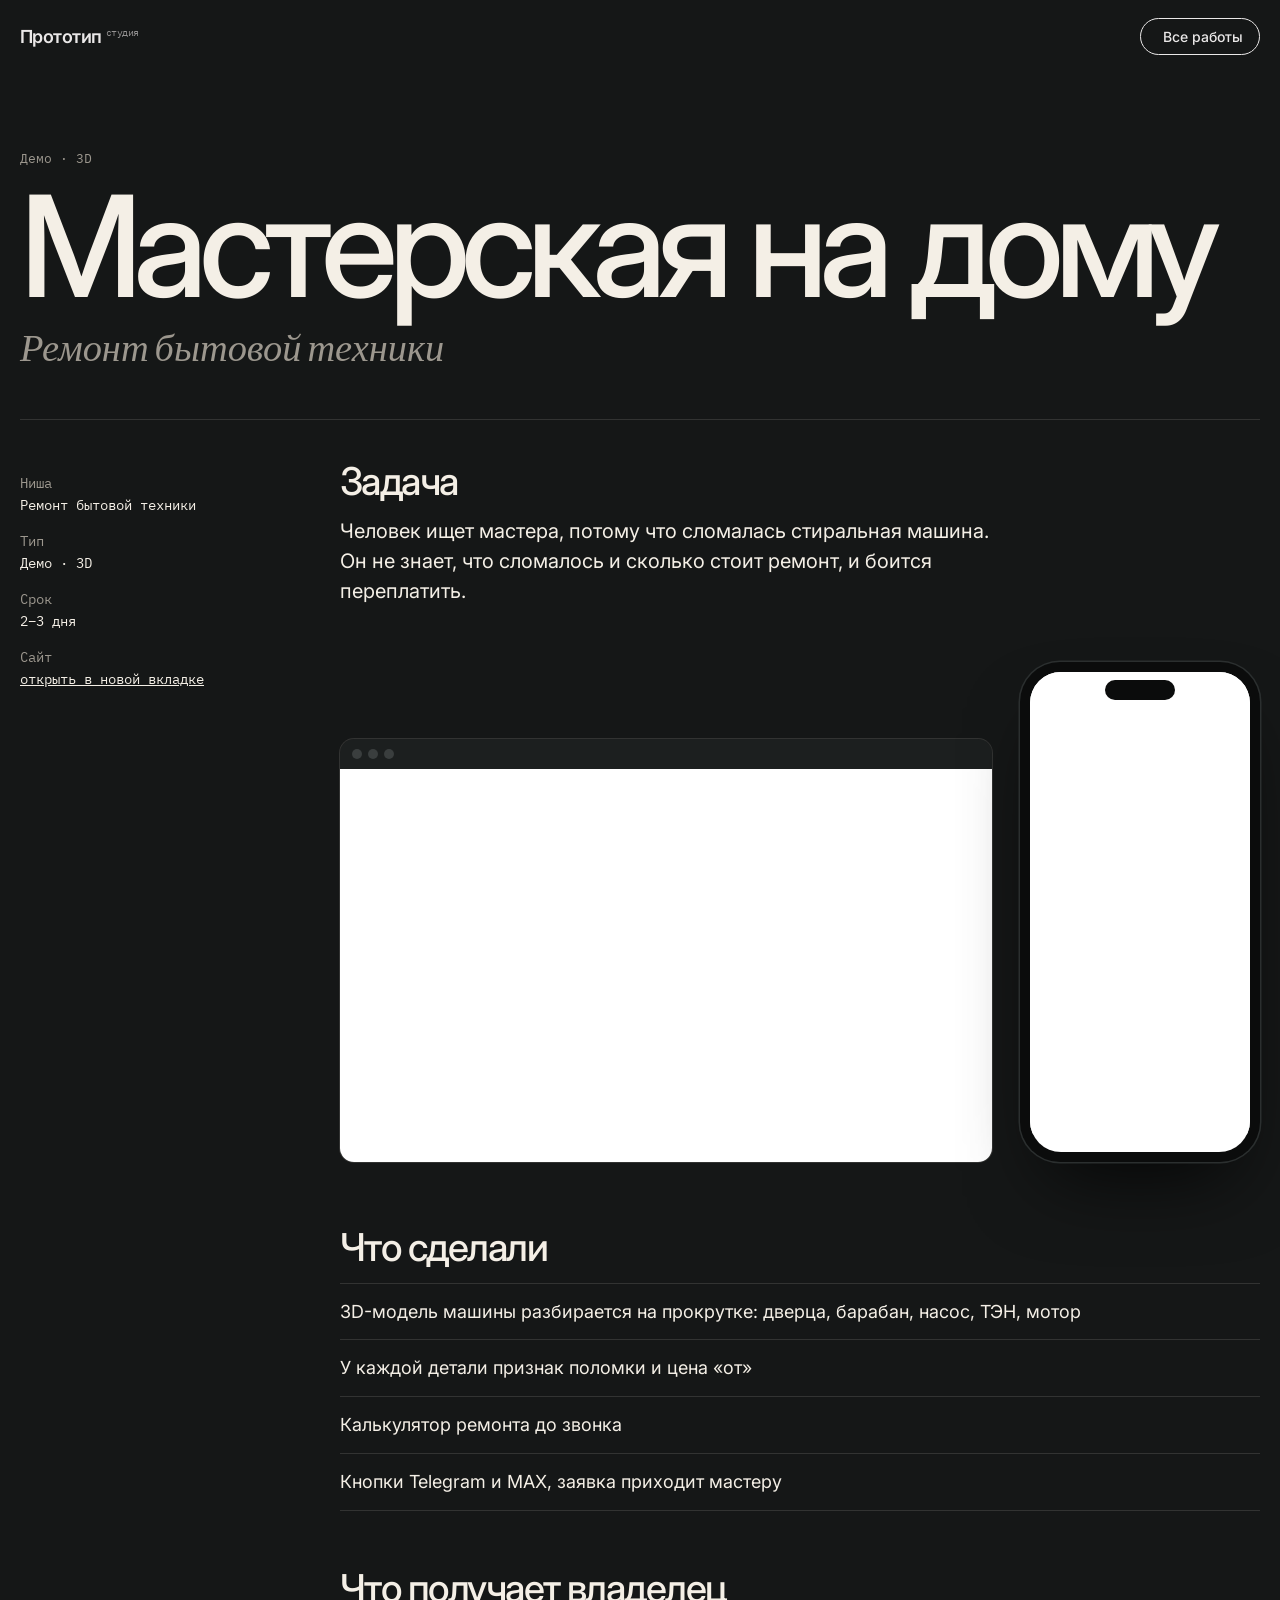
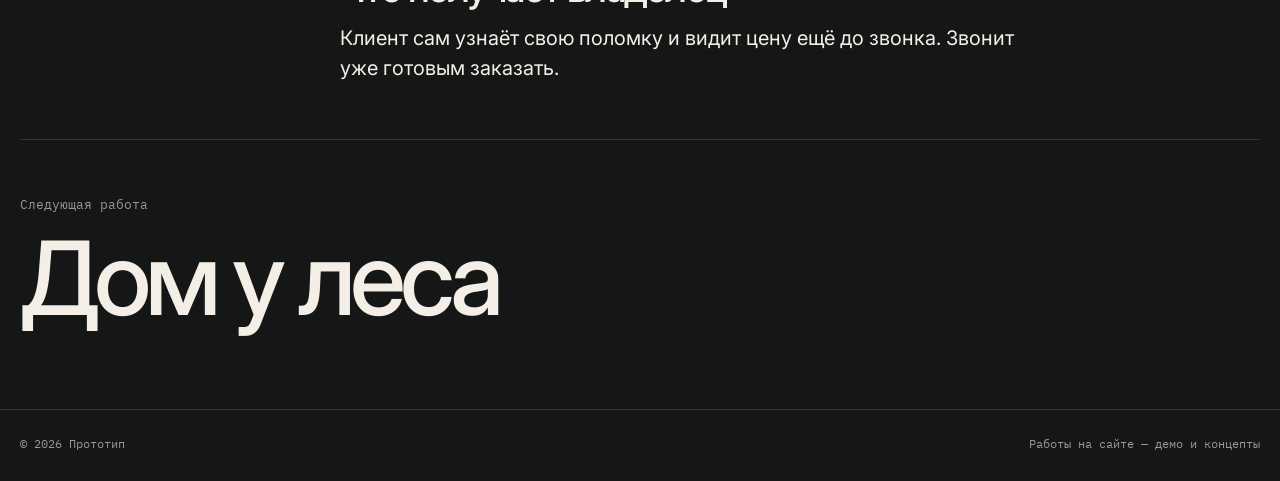
==== case.html @ a8b100fa "Портфолио студии" ====
<!doctype html>
<html lang="ru" class="no-js">
<head>
  <meta charset="utf-8">
  <meta name="viewport" content="width=device-width, initial-scale=1, viewport-fit=cover">
  <title>Кейс — Прототип</title>
  <meta name="theme-color" content="#151717">
  <link rel="preconnect" href="https://fonts.googleapis.com"><link rel="preconnect" href="https://fonts.gstatic.com" crossorigin>
  <link rel="stylesheet" href="https://fonts.googleapis.com/css2?family=Inter:wght@400;500;600&family=IBM+Plex+Mono:wght@400;500&family=Instrument+Serif:ital@0;1&display=swap">
  <link rel="stylesheet" href="./style.css">
  <script>document.documentElement.classList.replace('no-js','js')</script>
</head>
<body class="is-case">
  <div class="wipe is-cover" aria-hidden="true"></div>
  <header class="top">
    <a class="logo" href="./" data-wipe>Прототип<sup>студия</sup></a>
    <a class="menu-btn" href="./#raboty" data-wipe><span class="menu-btn__label">Все работы</span></a>
  </header>

  <!-- страница кейса (по brandonyasin.com): крупный заголовок, слева липкая колонка фактов, справа живой сайт -->
  <main class="case">
    <section class="case__head">
      <p class="case__kind"></p>
      <h1 class="case__title"></h1>
      <p class="case__niche"></p>
    </section>
    <div class="case__grid">
      <aside class="case__facts">
        <dl>
          <dt>Ниша</dt><dd data-f="niche"></dd>
          <dt>Тип</dt><dd data-f="kind"></dd>
          <dt>Срок</dt><dd>2–3 дня</dd>
          <dt>Сайт</dt><dd><a data-f="url" target="_blank" rel="noopener">открыть в новой вкладке</a></dd>
        </dl>
      </aside>
      <div class="case__body">
        <h2>Задача</h2><p data-f="task"></p>
        <div class="case__screens">
          <div class="desk"><div class="desk__bar"><i></i><i></i><i></i></div><iframe title="Сайт на компьютере" loading="lazy"></iframe></div>
          <div class="phone phone--case"><div class="phone__screen"><iframe title="Сайт на телефоне" loading="lazy"></iframe></div><span class="phone__island"></span></div>
        </div>
        <h2>Что сделали</h2><ul class="case__did"></ul>
        <h2>Что получает владелец</h2><p data-f="result"></p>
      </div>
    </div>
    <a class="case__next" data-wipe href="#"><span>Следующая работа</span><b></b></a>
  </main>
  <footer class="foot"><span>© 2026 Прототип</span><span>Работы на сайте — демо и концепты</span></footer>
  <script src="https://cdn.jsdelivr.net/npm/gsap@3.13.0/dist/gsap.min.js"></script>
  <script type="module" src="./app.js"></script>
</body>
</html>
---- style.css ----
/* Тёмная «студия»: графит, крем, один радужный жест — шторка переходов и «жидкость» за курсором.
   Inter — основной текст и заголовки, Instrument Serif курсивом — акцент в заголовках (журнальная подача),
   IBM Plex Mono — служебные строки, номера, терминал. */
:root {
  --bg: #151717; --bg-2: #1C1F1F; --paper: #F4EFE6; --ink: #F4EFE6; --on-paper: #151717;
  --muted: #9C978E; --line: rgba(244, 239, 230, .13);
  --rainbow: linear-gradient(115deg, #ff5f6d 0%, #ffc371 18%, #f3f36b 34%, #6ef0a3 50%, #5ac8fa 66%, #8e7bff 82%, #ff6fd8 100%);
  --f: "Inter", "Segoe UI", system-ui, sans-serif;
  --serif: "Instrument Serif", Georgia, serif;
  --mono: "IBM Plex Mono", ui-monospace, Consolas, monospace;
  --gl: max(20px, env(safe-area-inset-left, 0px)); --gr: max(20px, env(safe-area-inset-right, 0px));
  color-scheme: dark;
}
*, *::before, *::after { box-sizing: border-box; }
html { -webkit-text-size-adjust: 100%; scroll-behavior: smooth; }
body { margin: 0; background: var(--bg); color: var(--ink); font: 400 17px/1.55 var(--f); overflow-x: hidden; -webkit-font-smoothing: antialiased; }
a { color: inherit; }
:focus-visible { outline: 2px solid #ffc371; outline-offset: 3px; }
em { font-family: var(--serif); font-style: italic; font-weight: 400; letter-spacing: -.01em; }
h1, h2, h3 { margin: 0; text-wrap: balance; }
section { padding: 120px var(--gr) 0 var(--gl); max-width: 1320px; margin: 0 auto; }
.sec-head { display: flex; flex-wrap: wrap; justify-content: space-between; align-items: end; gap: 12px 40px; margin-bottom: 36px; }
.sec-head h2, .phone-sec h2 { font: 500 clamp(36px, 5vw, 72px)/1 var(--f); letter-spacing: -.05em; }
.sec-head p { margin: 0; max-width: 32em; color: var(--muted); font: 400 13.5px/1.6 var(--mono); }
.btn { display: inline-flex; align-items: center; min-height: 52px; padding: 0 26px; border-radius: 999px; font: 500 16px var(--f); text-decoration: none; border: 1px solid transparent; transition: background .3s, color .3s, transform .2s; }
.btn--main { background: var(--paper); color: var(--on-paper); }
.btn--line { border-color: var(--line); }
@media (hover: hover) { .btn--main:hover { background: var(--rainbow); } .btn--line:hover { border-color: var(--ink); } }
.btn:active { transform: scale(.98); }

/* прелоадер */
.pre { position: fixed; inset: 0; z-index: 100; background: #0E0F0F; display: none; }
html.js .pre.is-on { display: block; }
.pre__name { position: absolute; left: var(--gl); top: 28px; font: 500 15px var(--mono); color: var(--muted); }
.pre__num { position: absolute; right: var(--gr); bottom: 10px; font: 500 clamp(110px, 24vw, 340px)/.8 var(--f); letter-spacing: -.07em; font-variant-numeric: tabular-nums;
  background: var(--rainbow); -webkit-background-clip: text; background-clip: text; color: transparent; }

/* радужная шторка */
.wipe { position: fixed; inset: 0; z-index: 90; background: var(--rainbow); transform: translateY(101%); pointer-events: none; }
.wipe.is-cover { transform: none; }

/* шапка и кнопка меню */
.top { position: fixed; top: env(safe-area-inset-top, 0px); left: 0; right: 0; z-index: 60; display: flex; justify-content: space-between; align-items: center;
  padding: 18px var(--gr) 18px var(--gl); mix-blend-mode: difference; color: #fff; }
.logo { text-decoration: none; font: 600 18px var(--f); letter-spacing: -.03em; }
.logo sup { font: 400 10px var(--mono); margin-left: 4px; color: #aaa; }
.menu-btn { display: inline-flex; align-items: center; gap: 6px; border: 1px solid currentColor; background: transparent; color: inherit; border-radius: 999px;
  padding: 9px 16px; font: 500 14px var(--f); cursor: pointer; text-decoration: none; }
.menu-btn__dot { width: 6px; height: 6px; border-radius: 50%; background: currentColor; transition: transform .35s; }
.menu-btn__label { margin-left: 6px; }
.menu-btn[aria-expanded="true"] .menu-btn__dot:first-child { transform: translateX(6px); }
.menu-btn[aria-expanded="true"] .menu-btn__dot:nth-child(2) { transform: translateX(-6px); }

/* журнальное меню */
.menu { position: fixed; inset: 0; z-index: 55; background: var(--paper); color: var(--on-paper); padding: calc(100px + env(safe-area-inset-top, 0px)) var(--gr) 32px var(--gl);
  display: flex; flex-direction: column; justify-content: space-between; clip-path: circle(0% at calc(100% - 60px) 40px); visibility: hidden;
  transition: clip-path .75s cubic-bezier(.7,0,.2,1), visibility 0s .75s; }
.menu.is-open { clip-path: circle(150% at calc(100% - 60px) 40px); visibility: visible; transition: clip-path .75s cubic-bezier(.7,0,.2,1); }
.menu__list { list-style: none; margin: 0; padding: 0; }
.menu__list li { border-top: 1px solid rgba(21,23,23,.14); }
.menu__list a { display: grid; grid-template-columns: 56px 1fr auto; align-items: baseline; gap: 12px; padding: 10px 0; text-decoration: none; }
.menu__list a::after { content: attr(data-hint); font: 400 13px var(--mono); color: #6b675f; opacity: 0; transform: translateX(-10px); transition: opacity .35s, transform .35s; }
.menu__n { font: 400 13px var(--mono); color: #6b675f; }
.menu__t { font: 500 clamp(40px, 8vw, 110px)/1 var(--f); letter-spacing: -.055em; transition: transform .45s cubic-bezier(.3,.7,.2,1); display: inline-block; }
@media (hover: hover) { .menu__list a:hover .menu__t { transform: translateX(18px); font-family: var(--serif); font-style: italic; font-weight: 400; letter-spacing: -.02em; }
  .menu__list a:hover::after { opacity: 1; transform: none; } }
.menu__foot { font: 400 13px var(--mono); color: #6b675f; margin: 20px 0 0; }

/* первый экран */
.hero { position: relative; min-height: 100svh; display: flex; flex-direction: column; justify-content: flex-end; padding-bottom: 64px; padding-top: 120px; max-width: none; overflow: hidden; }
.fluid { position: absolute; inset: 0; width: 100%; height: 100%; filter: blur(28px) saturate(1.3); opacity: .85; pointer-events: none; }
.hero > *:not(.fluid) { position: relative; max-width: 1320px; width: 100%; margin-left: auto; margin-right: auto; }
.term { font: 400 14px/1.75 var(--mono); color: var(--muted); margin-bottom: 28px; min-height: 7em; }
.term__line::before { content: "› "; color: #6ef0a3; }
.term__line.is-ok::after { content: " ✓"; color: #6ef0a3; }
.term__caret { display: inline-block; width: .6em; height: 1.1em; background: var(--ink); vertical-align: -3px; animation: caret 1s steps(1) infinite; }
@keyframes caret { 50% { opacity: 0; } }
.hero__title { font: 500 clamp(44px, 7.6vw, 128px)/.95 var(--f); letter-spacing: -.055em; }
.hero__lede { max-width: 34em; color: var(--muted); font: 400 15px/1.65 var(--mono); margin: 28px 0 30px; }
.hero__row { display: flex; flex-wrap: wrap; gap: 10px; }

/* сетка-аккордеон */
.acc { list-style: none; margin: 0; padding: 0; border-top: 1px solid var(--line); }
.acc__item { border-bottom: 1px solid var(--line); }
.acc__head { display: grid; grid-template-columns: 56px 1.3fr 1fr auto; gap: 16px; align-items: baseline; padding: 22px 0; cursor: pointer; text-decoration: none; }
.acc__n { font: 400 13px var(--mono); color: var(--muted); }
.acc__t { font: 500 clamp(26px, 3.4vw, 46px)/1.05 var(--f); letter-spacing: -.045em; transition: transform .4s cubic-bezier(.3,.7,.2,1); }
.acc__niche { color: var(--muted); font-size: 15px; }
.acc__kind { font: 400 12px var(--mono); color: var(--muted); border: 1px solid var(--line); border-radius: 999px; padding: 3px 10px; white-space: nowrap; }
.acc__body { display: grid; grid-template-rows: 0fr; transition: grid-template-rows .6s cubic-bezier(.3,.7,.2,1); }
.acc__body > div { overflow: hidden; }
.acc__inner { display: grid; grid-template-columns: 56px 1.3fr 1fr; gap: 16px; padding-bottom: 28px; }
.acc__shot { grid-column: 2; position: relative; aspect-ratio: 16 / 10; border-radius: 14px; overflow: hidden; background: var(--bg-2); }
.acc__shot iframe { position: absolute; top: 0; left: 0; width: 1280px; height: 800px; border: 0; transform-origin: 0 0; pointer-events: none; }
.acc__shot::after { content: ""; position: absolute; inset: 0; box-shadow: inset 0 0 0 1px var(--line); border-radius: 14px; }
.acc__side { display: flex; flex-direction: column; justify-content: space-between; gap: 18px; }
.acc__side p { margin: 0; color: var(--muted); font-size: 15px; }
.acc__go { align-self: flex-start; }
.acc__item.is-open .acc__body { grid-template-rows: 1fr; }
.acc__item.is-open .acc__t { transform: translateX(10px); }
.acc__item { --h: 30; }
.acc__item.is-open .acc__n { background: linear-gradient(90deg, hsl(var(--h) 90% 65%), hsl(calc(var(--h) + 80) 90% 65%)); -webkit-background-clip: text; background-clip: text; color: transparent; }

/* телефон */
.phone-sec { display: grid; grid-template-columns: 1fr auto; gap: 60px; align-items: center; }
.phone-sec p { color: var(--muted); max-width: 30em; margin: 22px 0 28px; }
.phone-tabs { display: flex; flex-wrap: wrap; gap: 8px; }
.phone-tabs button { border: 1px solid var(--line); background: transparent; color: var(--ink); border-radius: 999px; padding: 9px 15px; font: 400 14px var(--f); cursor: pointer; transition: all .3s; }
.phone-tabs button[aria-selected="true"] { background: var(--paper); color: var(--on-paper); border-color: var(--paper); }
.phone { position: relative; width: 300px; height: 620px; border-radius: 48px; background: #0B0C0C; padding: 12px; box-shadow: 0 0 0 1.5px #2b2f2f, 0 40px 80px -30px rgba(0,0,0,.8); flex: none; }
.phone__screen { position: relative; width: 100%; height: 100%; border-radius: 37px; overflow: hidden; background: #fff; }
.phone__screen iframe { position: absolute; top: 0; left: 0; width: 390px; height: 820px; border: 0; transform-origin: 0 0; }
.phone__island { position: absolute; top: 22px; left: 50%; width: 90px; height: 26px; margin-left: -45px; border-radius: 20px; background: #0B0C0C; }

/* цены и шаги */
.plans { display: grid; grid-template-columns: repeat(3, minmax(0, 1fr)); gap: 12px; }
.plan { border: 1px solid var(--line); border-radius: 24px; padding: 28px; }
.plan--main { background: var(--paper); color: var(--on-paper); }
.plan h3 { font: 500 22px var(--f); letter-spacing: -.03em; }
.plan__price { font: 500 clamp(40px, 4.4vw, 60px)/1 var(--f); letter-spacing: -.05em; margin: 18px 0 20px; }
.plan ul { margin: 0; padding: 0; list-style: none; display: grid; gap: 8px; font: 400 13.5px/1.5 var(--mono); }
.plan ul li::before { content: "— "; opacity: .5; }
.steps { list-style: none; margin: 0; padding: 0; display: grid; grid-template-columns: repeat(4, minmax(0, 1fr)); gap: 12px; counter-reset: s; }
.steps li { border-top: 1px solid var(--ink); padding-top: 16px; counter-increment: s; }
.steps li::before { content: "0" counter(s); font: 400 13px var(--mono); color: var(--muted); display: block; margin-bottom: 30px; }
.steps b { display: block; font: 500 24px var(--f); letter-spacing: -.035em; margin-bottom: 8px; }
.steps span { color: var(--muted); font-size: 15px; }
.contact { padding-bottom: 120px; }
.contact h2 { font: 500 clamp(34px, 5vw, 76px)/1.02 var(--f); letter-spacing: -.05em; margin-bottom: 32px; }
.contact__small { font: 400 13px var(--mono); color: var(--muted); margin-top: 22px; }
.foot { display: flex; flex-wrap: wrap; justify-content: space-between; gap: 8px; padding: 26px var(--gr) 30px var(--gl); border-top: 1px solid var(--line); font: 400 12px var(--mono); color: var(--muted); }

/* страница кейса */
.case { padding: 0 var(--gr) 0 var(--gl); max-width: 1320px; margin: 0 auto; }
.case__head { padding: 150px 0 50px; max-width: none; }
.case__kind { font: 400 13px var(--mono); color: var(--muted); margin: 0 0 18px; }
.case__title { font: 500 clamp(54px, 11vw, 190px)/.88 var(--f); letter-spacing: -.065em; }
.case__niche { font: 400 clamp(26px, 3vw, 44px)/1.1 var(--serif); font-style: italic; color: var(--muted); margin: 18px 0 0; }
.case__grid { display: grid; grid-template-columns: 260px 1fr; gap: 60px; border-top: 1px solid var(--line); padding-top: 40px; }
.case__facts { position: sticky; top: 100px; align-self: start; }
.case__facts dl { margin: 0; display: grid; gap: 4px 0; font: 400 13.5px var(--mono); }
.case__facts dt { color: var(--muted); margin-top: 14px; }
.case__facts dd { margin: 0; }
.case__body h2 { font: 500 clamp(28px, 3vw, 40px)/1.1 var(--f); letter-spacing: -.04em; margin: 0 0 14px; }
.case__body > p { font-size: 20px; line-height: 1.5; max-width: 34em; margin: 0 0 56px; }
.case__did { list-style: none; margin: 0 0 56px; padding: 0; border-top: 1px solid var(--line); }
.case__did li { padding: 14px 0; border-bottom: 1px solid var(--line); font-size: 18px; }
.case__screens { display: flex; gap: 28px; align-items: flex-end; margin: 0 0 64px; }
.desk { flex: 1; min-width: 0; border-radius: 14px; overflow: hidden; background: var(--bg-2); box-shadow: 0 0 0 1px var(--line); }
.desk__bar { height: 30px; display: flex; gap: 6px; align-items: center; padding: 0 12px; }
.desk__bar i { width: 10px; height: 10px; border-radius: 50%; background: #3a3e3e; }
.desk .frame { position: relative; aspect-ratio: 16 / 10; }
.desk iframe { position: absolute; top: 30px; left: 0; width: 1280px; height: 800px; border: 0; transform-origin: 0 0; }
.desk { position: relative; aspect-ratio: 16 / 10.4; }
.phone--case { width: 240px; height: 500px; border-radius: 40px; padding: 10px; }
.phone--case .phone__screen { border-radius: 31px; }
.phone--case .phone__island { top: 18px; width: 70px; height: 20px; margin-left: -35px; }
.case__next { display: block; border-top: 1px solid var(--line); padding: 50px 0 80px; text-decoration: none; }
.case__next span { font: 400 13px var(--mono); color: var(--muted); }
.case__next b { display: block; font: 500 clamp(44px, 8vw, 130px)/1 var(--f); letter-spacing: -.06em; margin-top: 10px; }
@media (hover: hover) { .case__next:hover b { font-family: var(--serif); font-style: italic; font-weight: 400; letter-spacing: -.02em; } }

/* телефон и планшет */
@media (max-width: 900px) {
  section { padding-top: 90px; }
  .acc__head { grid-template-columns: 36px 1fr auto; }
  .acc__niche { display: none; }
  .acc__inner { grid-template-columns: 1fr; }
  .acc__shot { grid-column: 1; }
  .phone-sec { grid-template-columns: 1fr; justify-items: center; gap: 30px; }
  .phone { width: 270px; height: 560px; }
  .plans, .steps { grid-template-columns: 1fr; }
  .menu__list a { grid-template-columns: 36px 1fr; }
  .menu__list a::after { display: none; }
  .case__grid { grid-template-columns: 1fr; gap: 24px; }
  .case__facts { position: static; }
  .case__screens { flex-direction: column; align-items: center; }
  .desk { width: 100%; }
}
@media (prefers-reduced-motion: reduce) { *, *::before, *::after { transition-duration: .01ms !important; animation: none !important; } html { scroll-behavior: auto; } }
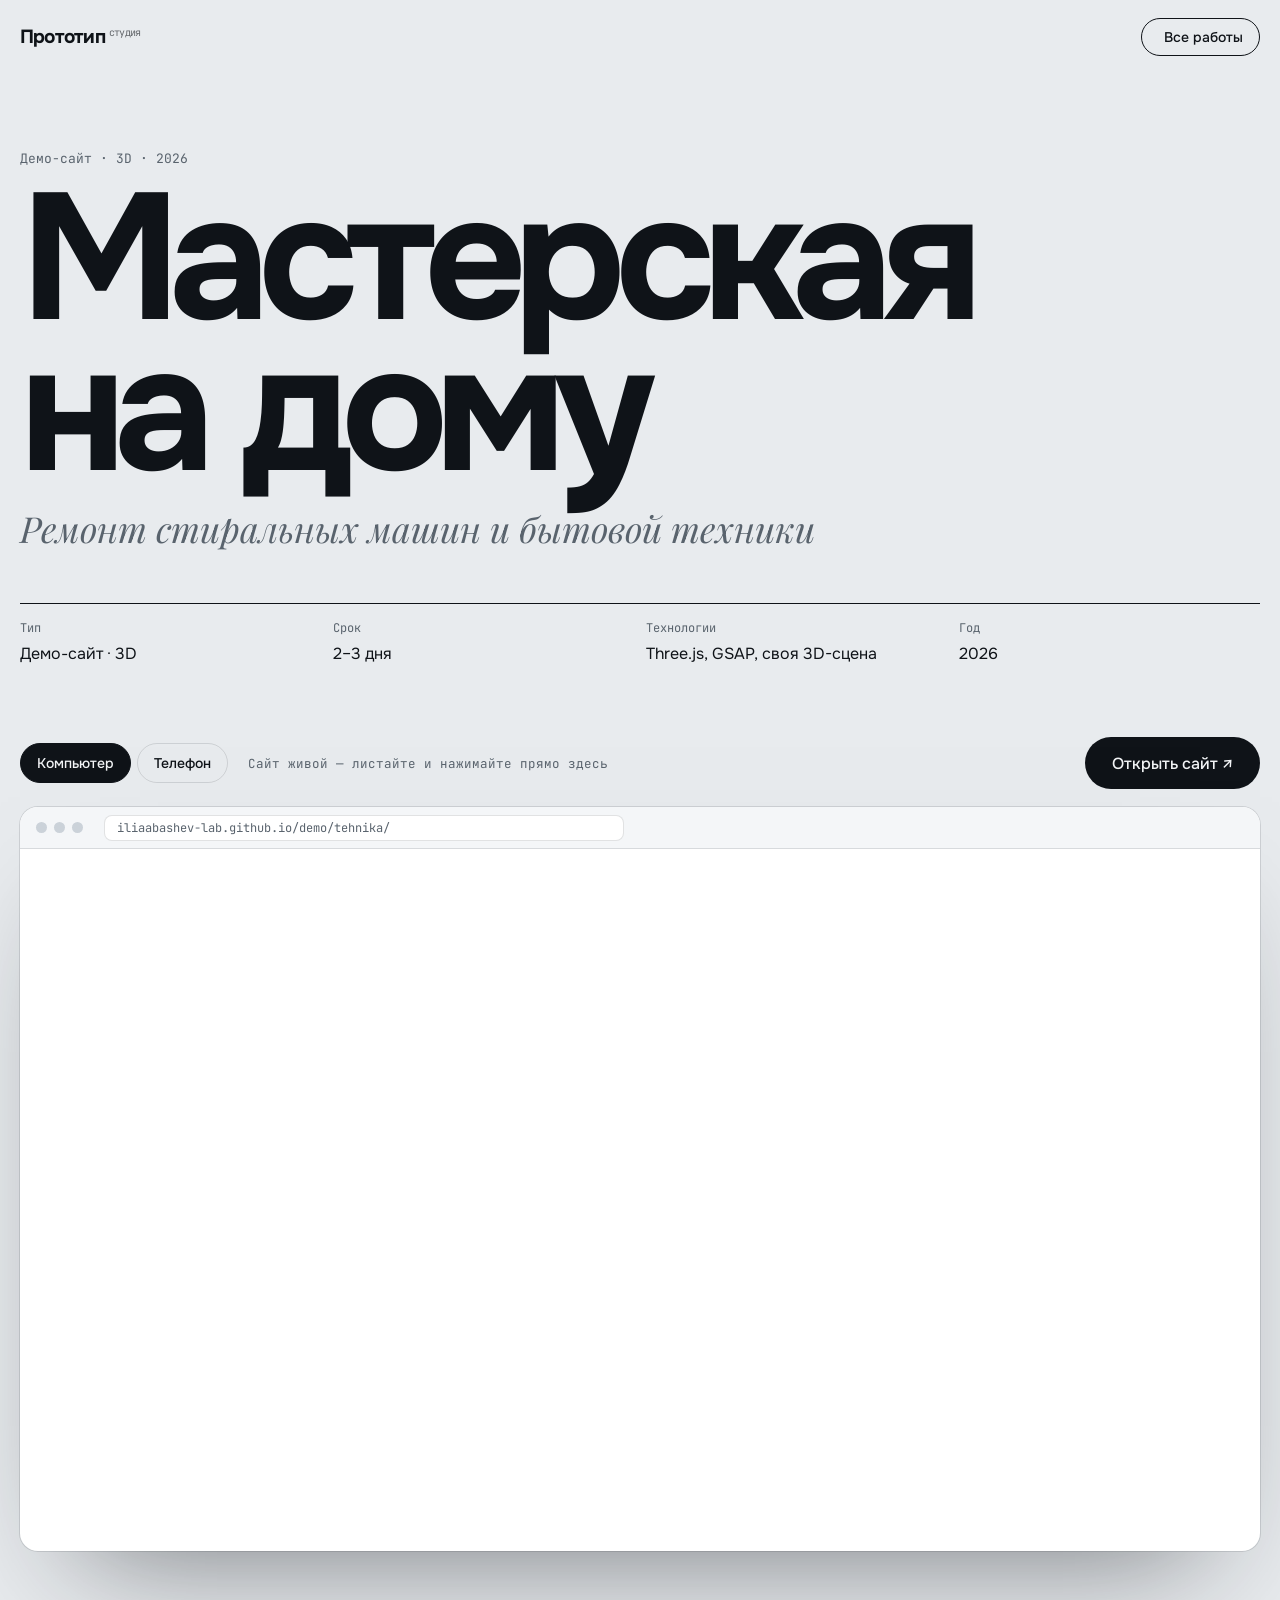
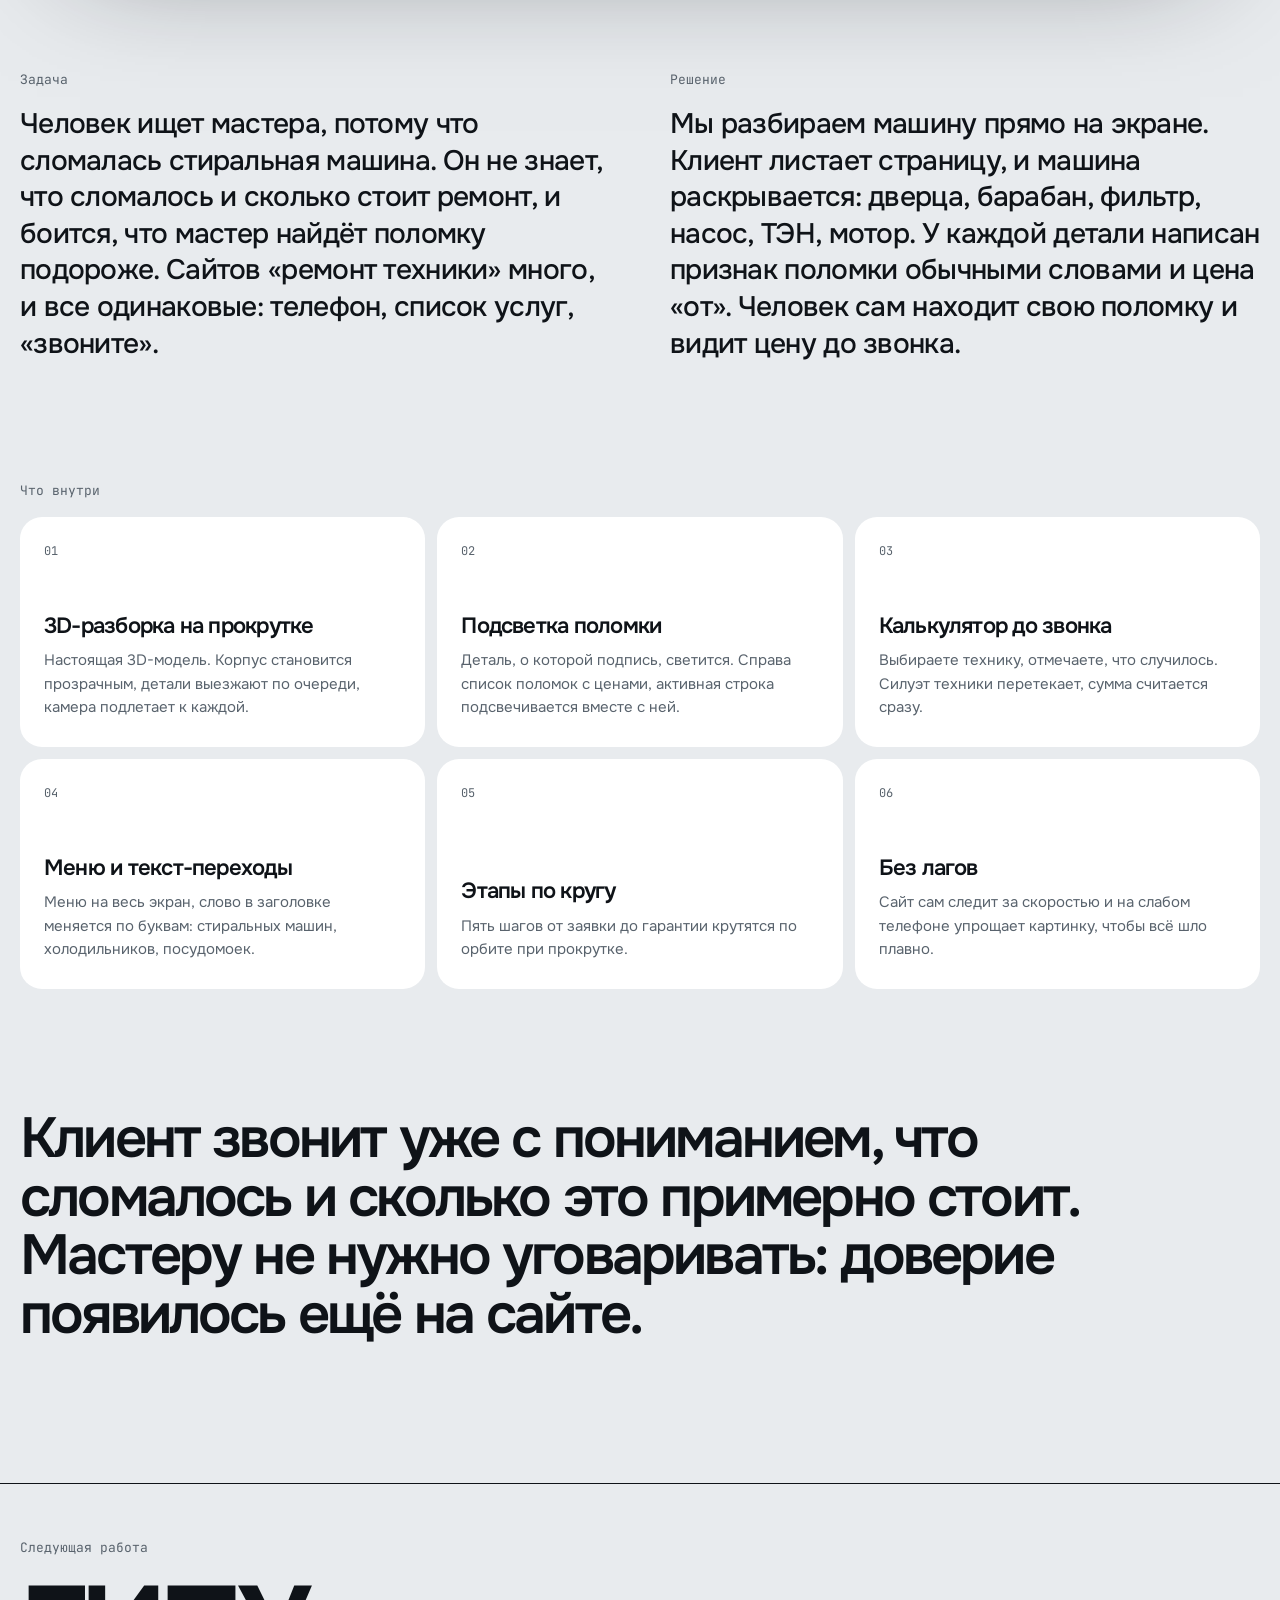
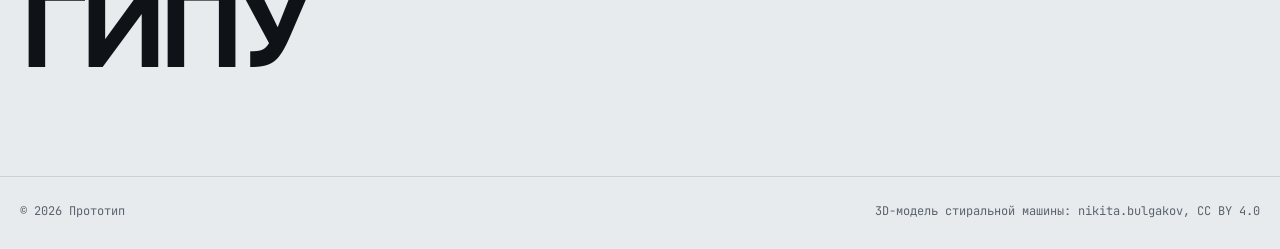
==== commit 875440fc: "Портфолио v2: 3 работы, светлый стиль, переход с изгибом и расслоением, новый кейс" ====
--- a/case.html
+++ b/case.html
@@ -4,49 +4,67 @@
   <meta charset="utf-8">
   <meta name="viewport" content="width=device-width, initial-scale=1, viewport-fit=cover">
   <title>Кейс — Прототип</title>
-  <meta name="theme-color" content="#151717">
+  <meta name="theme-color" content="#E8EBEE">
   <link rel="preconnect" href="https://fonts.googleapis.com"><link rel="preconnect" href="https://fonts.gstatic.com" crossorigin>
-  <link rel="stylesheet" href="https://fonts.googleapis.com/css2?family=Inter:wght@400;500;600&family=IBM+Plex+Mono:wght@400;500&family=Instrument+Serif:ital@0;1&display=swap">
+  <link rel="stylesheet" href="https://fonts.googleapis.com/css2?family=Onest:wght@400;500;600;700&family=Playfair+Display:ital,wght@1,400;1,500&family=JetBrains+Mono:wght@400;500&display=swap">
   <link rel="stylesheet" href="./style.css">
   <script>document.documentElement.classList.replace('no-js','js')</script>
 </head>
 <body class="is-case">
-  <div class="wipe is-cover" aria-hidden="true"></div>
   <header class="top">
     <a class="logo" href="./" data-wipe>Прототип<sup>студия</sup></a>
     <a class="menu-btn" href="./#raboty" data-wipe><span class="menu-btn__label">Все работы</span></a>
   </header>
 
-  <!-- страница кейса (по brandonyasin.com): крупный заголовок, слева липкая колонка фактов, справа живой сайт -->
   <main class="case">
+    <!-- шапка кейса (по brandonyasin.com): огромное название, курсивом ниша, ряд фактов -->
     <section class="case__head">
       <p class="case__kind"></p>
       <h1 class="case__title"></h1>
       <p class="case__niche"></p>
+      <dl class="case__facts">
+        <div><dt>Тип</dt><dd data-f="kind"></dd></div>
+        <div><dt>Срок</dt><dd data-f="time"></dd></div>
+        <div><dt>Технологии</dt><dd data-f="stack"></dd></div>
+        <div><dt>Год</dt><dd data-f="year"></dd></div>
+      </dl>
     </section>
-    <div class="case__grid">
-      <aside class="case__facts">
-        <dl>
-          <dt>Ниша</dt><dd data-f="niche"></dd>
-          <dt>Тип</dt><dd data-f="kind"></dd>
-          <dt>Срок</dt><dd>2–3 дня</dd>
-          <dt>Сайт</dt><dd><a data-f="url" target="_blank" rel="noopener">открыть в новой вкладке</a></dd>
-        </dl>
-      </aside>
-      <div class="case__body">
-        <h2>Задача</h2><p data-f="task"></p>
-        <div class="case__screens">
-          <div class="desk"><div class="desk__bar"><i></i><i></i><i></i></div><iframe title="Сайт на компьютере" loading="lazy"></iframe></div>
-          <div class="phone phone--case"><div class="phone__screen"><iframe title="Сайт на телефоне" loading="lazy"></iframe></div><span class="phone__island"></span></div>
+
+    <!-- живой сайт во всю ширину: можно листать прямо здесь, переключить на телефон, открыть в новой вкладке -->
+    <section class="live" aria-label="Живой сайт">
+      <div class="live__bar">
+        <div class="seg" role="tablist" aria-label="Устройство">
+          <button type="button" role="tab" aria-selected="true" data-mode="desk">Компьютер</button>
+          <button type="button" role="tab" aria-selected="false" data-mode="phone">Телефон</button>
         </div>
-        <h2>Что сделали</h2><ul class="case__did"></ul>
-        <h2>Что получает владелец</h2><p data-f="result"></p>
+        <p class="live__hint">Сайт живой — листайте и нажимайте прямо здесь</p>
+        <a class="btn btn--main live__open" data-f="url" target="_blank" rel="noopener">Открыть сайт ↗</a>
       </div>
-    </div>
+      <div class="live__stage" data-mode="desk">
+        <div class="browser"><div class="browser__bar"><i></i><i></i><i></i><span class="browser__url"></span></div><div class="browser__view"><iframe title="Сайт на компьютере"></iframe></div></div>
+        <div class="phone phone--big"><div class="phone__screen"><iframe title="Сайт на телефоне"></iframe></div><span class="phone__island"></span></div>
+      </div>
+    </section>
+
+    <section class="story">
+      <div class="story__col"><h2>Задача</h2><p data-f="task"></p></div>
+      <div class="story__col"><h2>Решение</h2><p data-f="solution"></p></div>
+    </section>
+
+    <section class="feats" aria-labelledby="feats-t">
+      <h2 id="feats-t">Что внутри</h2>
+      <ol class="feats__list"></ol>
+    </section>
+
+    <section class="result" aria-labelledby="res-t">
+      <h2 id="res-t" class="visually-hidden">Результат</h2>
+      <p class="result__text" data-f="result"></p>
+    </section>
+
     <a class="case__next" data-wipe href="#"><span>Следующая работа</span><b></b></a>
   </main>
-  <footer class="foot"><span>© 2026 Прототип</span><span>Работы на сайте — демо и концепты</span></footer>
+  <footer class="foot"><span>© 2026 Прототип</span><span data-credit></span></footer>
   <script src="https://cdn.jsdelivr.net/npm/gsap@3.13.0/dist/gsap.min.js"></script>
-  <script type="module" src="./app.js"></script>
+  <script type="module" src="./app.js?v=4"></script>
 </body>
 </html>
--- a/style.css
+++ b/style.css
@@ -1,49 +1,50 @@
-/* Тёмная «студия»: графит, крем, один радужный жест — шторка переходов и «жидкость» за курсором.
-   Inter — основной текст и заголовки, Instrument Serif курсивом — акцент в заголовках (журнальная подача),
-   IBM Plex Mono — служебные строки, номера, терминал. */
+/* Портфолио «Прототип»: светлая холодная «бумага» и чернильный графит — нарочно не похоже на тёмное демо техники.
+   Onest (кириллица, ровный гротеск) — заголовки и текст; Playfair Display курсивом — акцентные слова;
+   JetBrains Mono — номера, терминал, служебные строки. Единственный цветной жест — радуга: шторка переходов и «жидкость». */
 :root {
-  --bg: #151717; --bg-2: #1C1F1F; --paper: #F4EFE6; --ink: #F4EFE6; --on-paper: #151717;
-  --muted: #9C978E; --line: rgba(244, 239, 230, .13);
-  --rainbow: linear-gradient(115deg, #ff5f6d 0%, #ffc371 18%, #f3f36b 34%, #6ef0a3 50%, #5ac8fa 66%, #8e7bff 82%, #ff6fd8 100%);
-  --f: "Inter", "Segoe UI", system-ui, sans-serif;
-  --serif: "Instrument Serif", Georgia, serif;
-  --mono: "IBM Plex Mono", ui-monospace, Consolas, monospace;
+  --bg: #E8EBEE; --bg-2: #DDE2E6; --paper: #FFFFFF; --ink: #0F1318; --on-ink: #F2F4F6;
+  --muted: #59636D; --line: rgba(15, 19, 24, .12); --line-ink: rgba(242, 244, 246, .14);
+  --rainbow: linear-gradient(115deg, #ff5f6d 0%, #ffb347 18%, #e6e65a 34%, #4fd99a 50%, #4ab8f5 66%, #7c6bff 82%, #ff5fcf 100%);
+  --f: "Onest", "Segoe UI", system-ui, sans-serif;
+  --serif: "Playfair Display", Georgia, serif;
+  --mono: "JetBrains Mono", ui-monospace, Consolas, monospace;
   --gl: max(20px, env(safe-area-inset-left, 0px)); --gr: max(20px, env(safe-area-inset-right, 0px));
-  color-scheme: dark;
+  color-scheme: light;
 }
 *, *::before, *::after { box-sizing: border-box; }
 html { -webkit-text-size-adjust: 100%; scroll-behavior: smooth; }
 body { margin: 0; background: var(--bg); color: var(--ink); font: 400 17px/1.55 var(--f); overflow-x: hidden; -webkit-font-smoothing: antialiased; }
 a { color: inherit; }
-:focus-visible { outline: 2px solid #ffc371; outline-offset: 3px; }
+:focus-visible { outline: 2px solid #4ab8f5; outline-offset: 3px; }
 em { font-family: var(--serif); font-style: italic; font-weight: 400; letter-spacing: -.01em; }
 h1, h2, h3 { margin: 0; text-wrap: balance; }
-section { padding: 120px var(--gr) 0 var(--gl); max-width: 1320px; margin: 0 auto; }
+.visually-hidden { position: absolute; width: 1px; height: 1px; overflow: hidden; clip: rect(0 0 0 0); }
+main > section { padding: 120px var(--gr) 0 var(--gl); max-width: 1360px; margin: 0 auto; }
 .sec-head { display: flex; flex-wrap: wrap; justify-content: space-between; align-items: end; gap: 12px 40px; margin-bottom: 36px; }
-.sec-head h2, .phone-sec h2 { font: 500 clamp(36px, 5vw, 72px)/1 var(--f); letter-spacing: -.05em; }
-.sec-head p { margin: 0; max-width: 32em; color: var(--muted); font: 400 13.5px/1.6 var(--mono); }
-.btn { display: inline-flex; align-items: center; min-height: 52px; padding: 0 26px; border-radius: 999px; font: 500 16px var(--f); text-decoration: none; border: 1px solid transparent; transition: background .3s, color .3s, transform .2s; }
-.btn--main { background: var(--paper); color: var(--on-paper); }
-.btn--line { border-color: var(--line); }
-@media (hover: hover) { .btn--main:hover { background: var(--rainbow); } .btn--line:hover { border-color: var(--ink); } }
+.sec-head h2, .phone-sec h2 { font: 600 clamp(38px, 5.4vw, 80px)/.98 var(--f); letter-spacing: -.055em; }
+.sec-head p { margin: 0; max-width: 32em; color: var(--muted); font: 400 13px/1.6 var(--mono); }
+.btn { display: inline-flex; align-items: center; min-height: 52px; padding: 0 26px; border-radius: 999px; font: 500 16px var(--f); text-decoration: none; border: 1px solid transparent; cursor: pointer; transition: background .3s, color .3s, transform .2s, border-color .3s; }
+.btn--main { background: var(--ink); color: var(--on-ink); }
+.btn--line { border-color: var(--ink); }
+@media (hover: hover) { .btn--main:hover { background: var(--rainbow); color: var(--ink); } .btn--line:hover { background: var(--ink); color: var(--on-ink); } }
 .btn:active { transform: scale(.98); }
 
 /* прелоадер */
-.pre { position: fixed; inset: 0; z-index: 100; background: #0E0F0F; display: none; }
+.pre { position: fixed; inset: 0; z-index: 100; background: var(--ink); color: var(--on-ink); display: none; }
 html.js .pre.is-on { display: block; }
-.pre__name { position: absolute; left: var(--gl); top: 28px; font: 500 15px var(--mono); color: var(--muted); }
-.pre__num { position: absolute; right: var(--gr); bottom: 10px; font: 500 clamp(110px, 24vw, 340px)/.8 var(--f); letter-spacing: -.07em; font-variant-numeric: tabular-nums;
+.pre__name { position: absolute; left: var(--gl); top: 28px; font: 500 14px var(--mono); opacity: .6; }
+.pre__num { position: absolute; right: var(--gr); bottom: 6px; font: 700 clamp(110px, 24vw, 340px)/.8 var(--f); letter-spacing: -.07em; font-variant-numeric: tabular-nums;
   background: var(--rainbow); -webkit-background-clip: text; background-clip: text; color: transparent; }
 
 /* радужная шторка */
 .wipe { position: fixed; inset: 0; z-index: 90; background: var(--rainbow); transform: translateY(101%); pointer-events: none; }
 .wipe.is-cover { transform: none; }
 
-/* шапка и кнопка меню */
+/* шапка */
 .top { position: fixed; top: env(safe-area-inset-top, 0px); left: 0; right: 0; z-index: 60; display: flex; justify-content: space-between; align-items: center;
-  padding: 18px var(--gr) 18px var(--gl); mix-blend-mode: difference; color: #fff; }
-.logo { text-decoration: none; font: 600 18px var(--f); letter-spacing: -.03em; }
-.logo sup { font: 400 10px var(--mono); margin-left: 4px; color: #aaa; }
+  padding: 18px var(--gr) 18px var(--gl); color: var(--ink); }
+.logo { text-decoration: none; font: 700 19px var(--f); letter-spacing: -.04em; }
+.logo sup { font: 400 10px var(--mono); margin-left: 4px; opacity: .6; }
 .menu-btn { display: inline-flex; align-items: center; gap: 6px; border: 1px solid currentColor; background: transparent; color: inherit; border-radius: 999px;
   padding: 9px 16px; font: 500 14px var(--f); cursor: pointer; text-decoration: none; }
 .menu-btn__dot { width: 6px; height: 6px; border-radius: 50%; background: currentColor; transition: transform .35s; }
@@ -51,130 +52,165 @@
 .menu-btn[aria-expanded="true"] .menu-btn__dot:first-child { transform: translateX(6px); }
 .menu-btn[aria-expanded="true"] .menu-btn__dot:nth-child(2) { transform: translateX(-6px); }
 
-/* журнальное меню */
-.menu { position: fixed; inset: 0; z-index: 55; background: var(--paper); color: var(--on-paper); padding: calc(100px + env(safe-area-inset-top, 0px)) var(--gr) 32px var(--gl);
+/* журнальное меню: тёмное поверх светлого сайта */
+.menu { position: fixed; inset: 0; z-index: 55; background: var(--ink); color: var(--on-ink); padding: calc(100px + env(safe-area-inset-top, 0px)) var(--gr) 32px var(--gl);
   display: flex; flex-direction: column; justify-content: space-between; clip-path: circle(0% at calc(100% - 60px) 40px); visibility: hidden;
   transition: clip-path .75s cubic-bezier(.7,0,.2,1), visibility 0s .75s; }
 .menu.is-open { clip-path: circle(150% at calc(100% - 60px) 40px); visibility: visible; transition: clip-path .75s cubic-bezier(.7,0,.2,1); }
 .menu__list { list-style: none; margin: 0; padding: 0; }
-.menu__list li { border-top: 1px solid rgba(21,23,23,.14); }
+.menu__list li { border-top: 1px solid var(--line-ink); }
 .menu__list a { display: grid; grid-template-columns: 56px 1fr auto; align-items: baseline; gap: 12px; padding: 10px 0; text-decoration: none; }
-.menu__list a::after { content: attr(data-hint); font: 400 13px var(--mono); color: #6b675f; opacity: 0; transform: translateX(-10px); transition: opacity .35s, transform .35s; }
-.menu__n { font: 400 13px var(--mono); color: #6b675f; }
-.menu__t { font: 500 clamp(40px, 8vw, 110px)/1 var(--f); letter-spacing: -.055em; transition: transform .45s cubic-bezier(.3,.7,.2,1); display: inline-block; }
+.menu__list a::after { content: attr(data-hint); font: 400 13px var(--mono); opacity: 0; color: #9aa4ad; transform: translateX(-10px); transition: opacity .35s, transform .35s; white-space: nowrap; }
+.menu__n { font: 400 13px var(--mono); color: #9aa4ad; }
+.menu__t { font: 600 clamp(40px, 8vw, 112px)/1.02 var(--f); letter-spacing: -.06em; transition: transform .45s cubic-bezier(.3,.7,.2,1); display: inline-block; }
 @media (hover: hover) { .menu__list a:hover .menu__t { transform: translateX(18px); font-family: var(--serif); font-style: italic; font-weight: 400; letter-spacing: -.02em; }
   .menu__list a:hover::after { opacity: 1; transform: none; } }
-.menu__foot { font: 400 13px var(--mono); color: #6b675f; margin: 20px 0 0; }
+.menu__foot { font: 400 13px var(--mono); color: #9aa4ad; margin: 20px 0 0; }
 
 /* первый экран */
-.hero { position: relative; min-height: 100svh; display: flex; flex-direction: column; justify-content: flex-end; padding-bottom: 64px; padding-top: 120px; max-width: none; overflow: hidden; }
-.fluid { position: absolute; inset: 0; width: 100%; height: 100%; filter: blur(28px) saturate(1.3); opacity: .85; pointer-events: none; }
-.hero > *:not(.fluid) { position: relative; max-width: 1320px; width: 100%; margin-left: auto; margin-right: auto; }
+.hero { position: relative; min-height: 100svh; display: flex; flex-direction: column; justify-content: flex-end; padding-bottom: 64px; padding-top: 120px; max-width: none !important; overflow: hidden; }
+.fluid { position: absolute; inset: 0; width: 100%; height: 100%; filter: blur(34px) saturate(1.25); opacity: .9; pointer-events: none; }
+.hero > *:not(.fluid) { position: relative; max-width: 1360px; width: 100%; margin-left: auto; margin-right: auto; }
 .term { font: 400 14px/1.75 var(--mono); color: var(--muted); margin-bottom: 28px; min-height: 7em; }
-.term__line::before { content: "› "; color: #6ef0a3; }
-.term__line.is-ok::after { content: " ✓"; color: #6ef0a3; }
+.term__line::before { content: "› "; color: #1f9d63; }
+.term__line.is-ok::after { content: " ✓"; color: #1f9d63; }
 .term__caret { display: inline-block; width: .6em; height: 1.1em; background: var(--ink); vertical-align: -3px; animation: caret 1s steps(1) infinite; }
 @keyframes caret { 50% { opacity: 0; } }
-.hero__title { font: 500 clamp(44px, 7.6vw, 128px)/.95 var(--f); letter-spacing: -.055em; }
+.hero__title { font: 600 clamp(46px, 7.8vw, 132px)/.94 var(--f); letter-spacing: -.06em; }
 .hero__lede { max-width: 34em; color: var(--muted); font: 400 15px/1.65 var(--mono); margin: 28px 0 30px; }
 .hero__row { display: flex; flex-wrap: wrap; gap: 10px; }
 
-/* сетка-аккордеон */
-.acc { list-style: none; margin: 0; padding: 0; border-top: 1px solid var(--line); }
+/* сетка-аккордеон работ */
+.acc { list-style: none; margin: 0; padding: 0; border-top: 1px solid var(--ink); }
 .acc__item { border-bottom: 1px solid var(--line); }
-.acc__head { display: grid; grid-template-columns: 56px 1.3fr 1fr auto; gap: 16px; align-items: baseline; padding: 22px 0; cursor: pointer; text-decoration: none; }
+.acc__head { display: grid; grid-template-columns: 56px 1.2fr 1fr auto; gap: 16px; align-items: baseline; padding: 26px 0; cursor: pointer; text-decoration: none; }
 .acc__n { font: 400 13px var(--mono); color: var(--muted); }
-.acc__t { font: 500 clamp(26px, 3.4vw, 46px)/1.05 var(--f); letter-spacing: -.045em; transition: transform .4s cubic-bezier(.3,.7,.2,1); }
+.acc__t { font: 600 clamp(30px, 4vw, 58px)/1 var(--f); letter-spacing: -.055em; transition: transform .4s cubic-bezier(.3,.7,.2,1); }
 .acc__niche { color: var(--muted); font-size: 15px; }
-.acc__kind { font: 400 12px var(--mono); color: var(--muted); border: 1px solid var(--line); border-radius: 999px; padding: 3px 10px; white-space: nowrap; }
+.acc__kind { font: 400 12px var(--mono); border: 1px solid var(--line); border-radius: 999px; padding: 4px 10px; white-space: nowrap; }
 .acc__body { display: grid; grid-template-rows: 0fr; transition: grid-template-rows .6s cubic-bezier(.3,.7,.2,1); }
 .acc__body > div { overflow: hidden; }
-.acc__inner { display: grid; grid-template-columns: 56px 1.3fr 1fr; gap: 16px; padding-bottom: 28px; }
-.acc__shot { grid-column: 2; position: relative; aspect-ratio: 16 / 10; border-radius: 14px; overflow: hidden; background: var(--bg-2); }
-.acc__shot iframe { position: absolute; top: 0; left: 0; width: 1280px; height: 800px; border: 0; transform-origin: 0 0; pointer-events: none; }
-.acc__shot::after { content: ""; position: absolute; inset: 0; box-shadow: inset 0 0 0 1px var(--line); border-radius: 14px; }
+.acc__inner { display: grid; grid-template-columns: 56px 1.6fr 1fr; gap: 16px; padding-bottom: 30px; }
+.acc__shot { grid-column: 2; position: relative; aspect-ratio: 16 / 10; border-radius: 16px; overflow: hidden; background: var(--bg-2); box-shadow: 0 30px 60px -40px rgba(15,19,24,.5); }
+.acc__shot img { position: absolute; inset: 0; width: 100%; height: 100%; object-fit: cover; }
 .acc__side { display: flex; flex-direction: column; justify-content: space-between; gap: 18px; }
-.acc__side p { margin: 0; color: var(--muted); font-size: 15px; }
+.acc__side p { margin: 0; color: var(--muted); font-size: 16px; }
 .acc__go { align-self: flex-start; }
 .acc__item.is-open .acc__body { grid-template-rows: 1fr; }
 .acc__item.is-open .acc__t { transform: translateX(10px); }
-.acc__item { --h: 30; }
-.acc__item.is-open .acc__n { background: linear-gradient(90deg, hsl(var(--h) 90% 65%), hsl(calc(var(--h) + 80) 90% 65%)); -webkit-background-clip: text; background-clip: text; color: transparent; }
+.acc__item.is-open .acc__n { background: linear-gradient(90deg, hsl(var(--h, 30) 85% 50%), hsl(calc(var(--h, 30) + 80) 85% 50%)); -webkit-background-clip: text; background-clip: text; color: transparent; font-weight: 500; }
 
 /* телефон */
 .phone-sec { display: grid; grid-template-columns: 1fr auto; gap: 60px; align-items: center; }
 .phone-sec p { color: var(--muted); max-width: 30em; margin: 22px 0 28px; }
 .phone-tabs { display: flex; flex-wrap: wrap; gap: 8px; }
-.phone-tabs button { border: 1px solid var(--line); background: transparent; color: var(--ink); border-radius: 999px; padding: 9px 15px; font: 400 14px var(--f); cursor: pointer; transition: all .3s; }
-.phone-tabs button[aria-selected="true"] { background: var(--paper); color: var(--on-paper); border-color: var(--paper); }
-.phone { position: relative; width: 300px; height: 620px; border-radius: 48px; background: #0B0C0C; padding: 12px; box-shadow: 0 0 0 1.5px #2b2f2f, 0 40px 80px -30px rgba(0,0,0,.8); flex: none; }
+.phone-tabs button, .seg button { border: 1px solid var(--line); background: transparent; color: var(--ink); border-radius: 999px; padding: 10px 16px; font: 500 14px var(--f); cursor: pointer; transition: all .3s; }
+.phone-tabs button[aria-selected="true"], .seg button[aria-selected="true"] { background: var(--ink); color: var(--on-ink); border-color: var(--ink); }
+.phone { position: relative; width: 300px; height: 620px; border-radius: 48px; background: #0B0D10; padding: 12px; box-shadow: 0 0 0 1.5px #2a2f35, 0 50px 90px -40px rgba(15,19,24,.7); flex: none; }
 .phone__screen { position: relative; width: 100%; height: 100%; border-radius: 37px; overflow: hidden; background: #fff; }
-.phone__screen iframe { position: absolute; top: 0; left: 0; width: 390px; height: 820px; border: 0; transform-origin: 0 0; }
-.phone__island { position: absolute; top: 22px; left: 50%; width: 90px; height: 26px; margin-left: -45px; border-radius: 20px; background: #0B0C0C; }
+.phone__screen iframe { position: absolute; top: 0; left: 0; width: 390px; border: 0; transform-origin: 0 0; }
+.phone__island { position: absolute; top: 22px; left: 50%; width: 90px; height: 26px; margin-left: -45px; border-radius: 20px; background: #0B0D10; }
 
 /* цены и шаги */
 .plans { display: grid; grid-template-columns: repeat(3, minmax(0, 1fr)); gap: 12px; }
-.plan { border: 1px solid var(--line); border-radius: 24px; padding: 28px; }
-.plan--main { background: var(--paper); color: var(--on-paper); }
-.plan h3 { font: 500 22px var(--f); letter-spacing: -.03em; }
-.plan__price { font: 500 clamp(40px, 4.4vw, 60px)/1 var(--f); letter-spacing: -.05em; margin: 18px 0 20px; }
+.plan { background: var(--paper); border-radius: 24px; padding: 30px; }
+.plan--main { background: var(--ink); color: var(--on-ink); }
+.plan h3 { font: 600 22px var(--f); letter-spacing: -.035em; }
+.plan__price { font: 700 clamp(42px, 4.6vw, 64px)/1 var(--f); letter-spacing: -.06em; margin: 18px 0 20px; }
 .plan ul { margin: 0; padding: 0; list-style: none; display: grid; gap: 8px; font: 400 13.5px/1.5 var(--mono); }
 .plan ul li::before { content: "— "; opacity: .5; }
 .steps { list-style: none; margin: 0; padding: 0; display: grid; grid-template-columns: repeat(4, minmax(0, 1fr)); gap: 12px; counter-reset: s; }
 .steps li { border-top: 1px solid var(--ink); padding-top: 16px; counter-increment: s; }
 .steps li::before { content: "0" counter(s); font: 400 13px var(--mono); color: var(--muted); display: block; margin-bottom: 30px; }
-.steps b { display: block; font: 500 24px var(--f); letter-spacing: -.035em; margin-bottom: 8px; }
+.steps b { display: block; font: 600 24px var(--f); letter-spacing: -.04em; margin-bottom: 8px; }
 .steps span { color: var(--muted); font-size: 15px; }
 .contact { padding-bottom: 120px; }
-.contact h2 { font: 500 clamp(34px, 5vw, 76px)/1.02 var(--f); letter-spacing: -.05em; margin-bottom: 32px; }
+.contact h2 { font: 600 clamp(34px, 5vw, 78px)/1.02 var(--f); letter-spacing: -.055em; margin-bottom: 32px; }
 .contact__small { font: 400 13px var(--mono); color: var(--muted); margin-top: 22px; }
 .foot { display: flex; flex-wrap: wrap; justify-content: space-between; gap: 8px; padding: 26px var(--gr) 30px var(--gl); border-top: 1px solid var(--line); font: 400 12px var(--mono); color: var(--muted); }
 
-/* страница кейса */
-.case { padding: 0 var(--gr) 0 var(--gl); max-width: 1320px; margin: 0 auto; }
-.case__head { padding: 150px 0 50px; max-width: none; }
+/* ===== страница кейса ===== */
+.case > section { max-width: 1440px; }
+.case__head { padding-top: 150px !important; }
 .case__kind { font: 400 13px var(--mono); color: var(--muted); margin: 0 0 18px; }
-.case__title { font: 500 clamp(54px, 11vw, 190px)/.88 var(--f); letter-spacing: -.065em; }
-.case__niche { font: 400 clamp(26px, 3vw, 44px)/1.1 var(--serif); font-style: italic; color: var(--muted); margin: 18px 0 0; }
-.case__grid { display: grid; grid-template-columns: 260px 1fr; gap: 60px; border-top: 1px solid var(--line); padding-top: 40px; }
-.case__facts { position: sticky; top: 100px; align-self: start; }
-.case__facts dl { margin: 0; display: grid; gap: 4px 0; font: 400 13.5px var(--mono); }
-.case__facts dt { color: var(--muted); margin-top: 14px; }
-.case__facts dd { margin: 0; }
-.case__body h2 { font: 500 clamp(28px, 3vw, 40px)/1.1 var(--f); letter-spacing: -.04em; margin: 0 0 14px; }
-.case__body > p { font-size: 20px; line-height: 1.5; max-width: 34em; margin: 0 0 56px; }
-.case__did { list-style: none; margin: 0 0 56px; padding: 0; border-top: 1px solid var(--line); }
-.case__did li { padding: 14px 0; border-bottom: 1px solid var(--line); font-size: 18px; }
-.case__screens { display: flex; gap: 28px; align-items: flex-end; margin: 0 0 64px; }
-.desk { flex: 1; min-width: 0; border-radius: 14px; overflow: hidden; background: var(--bg-2); box-shadow: 0 0 0 1px var(--line); }
-.desk__bar { height: 30px; display: flex; gap: 6px; align-items: center; padding: 0 12px; }
-.desk__bar i { width: 10px; height: 10px; border-radius: 50%; background: #3a3e3e; }
-.desk .frame { position: relative; aspect-ratio: 16 / 10; }
-.desk iframe { position: absolute; top: 30px; left: 0; width: 1280px; height: 800px; border: 0; transform-origin: 0 0; }
-.desk { position: relative; aspect-ratio: 16 / 10.4; }
-.phone--case { width: 240px; height: 500px; border-radius: 40px; padding: 10px; }
-.phone--case .phone__screen { border-radius: 31px; }
-.phone--case .phone__island { top: 18px; width: 70px; height: 20px; margin-left: -35px; }
-.case__next { display: block; border-top: 1px solid var(--line); padding: 50px 0 80px; text-decoration: none; }
+.case__title { font: 700 clamp(64px, 14vw, 240px)/.84 var(--f); letter-spacing: -.07em; }
+.case__niche { font: 400 clamp(24px, 2.8vw, 42px)/1.15 var(--serif); font-style: italic; color: var(--muted); margin: 22px 0 0; max-width: 26em; }
+.case__facts { display: grid; grid-template-columns: repeat(4, minmax(0, 1fr)); gap: 12px; margin: 54px 0 0; border-top: 1px solid var(--ink); padding-top: 16px; }
+.case__facts dt { font: 400 12px var(--mono); color: var(--muted); }
+.case__facts dd { margin: 6px 0 0; font-size: 16px; }
+
+.live { padding-top: 70px !important; }
+.live__bar { display: flex; flex-wrap: wrap; align-items: center; gap: 14px 20px; margin-bottom: 18px; }
+.seg { display: flex; gap: 6px; }
+.live__hint { margin: 0; font: 400 12.5px var(--mono); color: var(--muted); flex: 1; min-width: 200px; }
+.live__stage { position: relative; }
+.browser { border-radius: 18px; overflow: hidden; background: #fff; box-shadow: 0 0 0 1px var(--line), 0 60px 120px -60px rgba(15,19,24,.55); }
+.browser__bar { height: 42px; display: flex; gap: 7px; align-items: center; padding: 0 16px; background: #F4F6F8; border-bottom: 1px solid var(--line); }
+.browser__bar i { width: 11px; height: 11px; border-radius: 50%; background: #CBD2D9; }
+.browser__url { margin-left: 14px; font: 400 12px var(--mono); color: var(--muted); background: #fff; border: 1px solid var(--line); border-radius: 8px; padding: 4px 12px; flex: 1; max-width: 520px; overflow: hidden; text-overflow: ellipsis; white-space: nowrap; }
+.browser__view { position: relative; height: min(78vh, 820px); overflow: hidden; }
+.browser__view iframe { position: absolute; top: 0; left: 0; width: 1440px; border: 0; transform-origin: 0 0; }
+.phone--big { display: none; width: 390px; height: 800px; margin: 0 auto; border-radius: 58px; padding: 14px; }
+.phone--big .phone__screen { border-radius: 45px; }
+.phone--big .phone__island { top: 26px; width: 110px; height: 30px; margin-left: -55px; }
+.live__stage[data-mode="phone"] .browser { display: none; }
+.live__stage[data-mode="phone"] .phone--big { display: block; }
+
+.story { display: grid; grid-template-columns: 1fr 1fr; gap: 60px; }
+.story h2, .feats h2 { font: 400 13px var(--mono); color: var(--muted); margin-bottom: 18px; letter-spacing: 0; }
+.story p { margin: 0; font: 500 clamp(22px, 2.2vw, 30px)/1.3 var(--f); letter-spacing: -.025em; }
+.feats__list { list-style: none; margin: 0; padding: 0; display: grid; grid-template-columns: repeat(3, minmax(0, 1fr)); gap: 12px; counter-reset: f; }
+.feats__list li { background: var(--paper); border-radius: 22px; padding: 26px 24px 28px; counter-increment: f; display: flex; flex-direction: column; gap: 10px; min-height: 230px; transition: transform .4s cubic-bezier(.3,.7,.2,1); }
+.feats__list li::before { content: "0" counter(f); font: 400 12px var(--mono); color: var(--muted); margin-bottom: auto; }
+.feats__list b { font: 600 22px/1.15 var(--f); letter-spacing: -.035em; }
+.feats__list span { color: var(--muted); font-size: 15px; }
+@media (hover: hover) { .feats__list li:hover { transform: translateY(-6px); } }
+.result { padding-bottom: 40px; }
+.result__text { margin: 0; font: 600 clamp(32px, 4.4vw, 68px)/1.04 var(--f); letter-spacing: -.05em; max-width: 20em; }
+.case__next { display: block; max-width: 1440px; margin: 100px auto 0; padding: 50px var(--gr) 90px var(--gl); border-top: 1px solid var(--ink); text-decoration: none; }
 .case__next span { font: 400 13px var(--mono); color: var(--muted); }
-.case__next b { display: block; font: 500 clamp(44px, 8vw, 130px)/1 var(--f); letter-spacing: -.06em; margin-top: 10px; }
+.case__next b { display: block; font: 700 clamp(48px, 9vw, 150px)/1 var(--f); letter-spacing: -.065em; margin-top: 10px; }
 @media (hover: hover) { .case__next:hover b { font-family: var(--serif); font-style: italic; font-weight: 400; letter-spacing: -.02em; } }
 
 /* телефон и планшет */
 @media (max-width: 900px) {
-  section { padding-top: 90px; }
-  .acc__head { grid-template-columns: 36px 1fr auto; }
+  main > section { padding-top: 90px; }
+  .acc__head { grid-template-columns: 34px 1fr auto; }
   .acc__niche { display: none; }
   .acc__inner { grid-template-columns: 1fr; }
   .acc__shot { grid-column: 1; }
   .phone-sec { grid-template-columns: 1fr; justify-items: center; gap: 30px; }
-  .phone { width: 270px; height: 560px; }
-  .plans, .steps { grid-template-columns: 1fr; }
+  .phone { width: 280px; height: 580px; }
+  .plans, .steps, .story, .feats__list { grid-template-columns: 1fr; }
   .menu__list a { grid-template-columns: 36px 1fr; }
   .menu__list a::after { display: none; }
-  .case__grid { grid-template-columns: 1fr; gap: 24px; }
-  .case__facts { position: static; }
-  .case__screens { flex-direction: column; align-items: center; }
-  .desk { width: 100%; }
+  .case__facts { grid-template-columns: 1fr 1fr; }
+  .browser__view { height: 62vh; }
+  .phone--big { width: min(92vw, 360px); height: min(160vw, 740px); }
 }
 @media (prefers-reduced-motion: reduce) { *, *::before, *::after { transition-duration: .01ms !important; animation: none !important; } html { scroll-behavior: auto; } }
+
+/* затухание при переходе между страницами */
+body { animation: page-in .5s ease both; }
+@keyframes page-in { from { opacity: 0; } }
+body.is-leaving { opacity: 0; transition: opacity .3s ease; }
+
+/* карточка работ */
+.dial { position: relative; height: 420vh; max-width: none !important; padding-left: 0 !important; padding-right: 0 !important; }
+.dial__sticky { position: sticky; top: 0; height: 100svh; display: grid; grid-template-rows: auto 1fr auto auto; gap: 14px;
+  padding: 84px var(--gr) 26px var(--gl); max-width: 1360px; margin: 0 auto; }
+.dial__top { display: flex; justify-content: space-between; align-items: baseline; }
+.dial__top h2 { font: 600 clamp(32px, 4vw, 56px)/1 var(--f); letter-spacing: -.055em; }
+.dial__count { font: 400 13px var(--mono); color: var(--muted); font-variant-numeric: tabular-nums; }
+.dial__stage { position: relative; min-height: 0; display: grid; place-items: center; }
+.dial__stage canvas { width: min(100%, calc((100svh - 300px) * 1.6)); aspect-ratio: 16 / 10; max-height: 100%; cursor: grab; filter: drop-shadow(0 40px 60px rgba(15,19,24,.25)); }
+.dial__fallback { display: none; width: 100%; border-radius: 18px; }
+.dial.is-static canvas { display: none; } .dial.is-static .dial__fallback { display: block; }
+.dial__meta { display: flex; flex-wrap: wrap; justify-content: space-between; align-items: end; gap: 12px 24px; }
+.dial__name { font: 600 clamp(26px, 3vw, 42px)/1.05 var(--f); letter-spacing: -.045em; }
+.dial__niche { margin: 6px 0 0; color: var(--muted); font: 400 13px var(--mono); }
+.dial__names { list-style: none; margin: 0; padding: 0; display: flex; flex-wrap: wrap; gap: 6px; }
+.dial__names button { border: 0; background: none; padding: 6px 10px; border-radius: 999px; font: 400 13px var(--mono); color: var(--muted); cursor: pointer; }
+.dial__names button.is-on { background: var(--ink); color: var(--on-ink); }
+@media (max-width: 900px) { .dial { height: 360vh; } .dial__stage canvas { width: 100%; } }
+@media (prefers-reduced-motion: reduce) { .dial { height: auto; } .dial__sticky { position: static; height: auto; } }
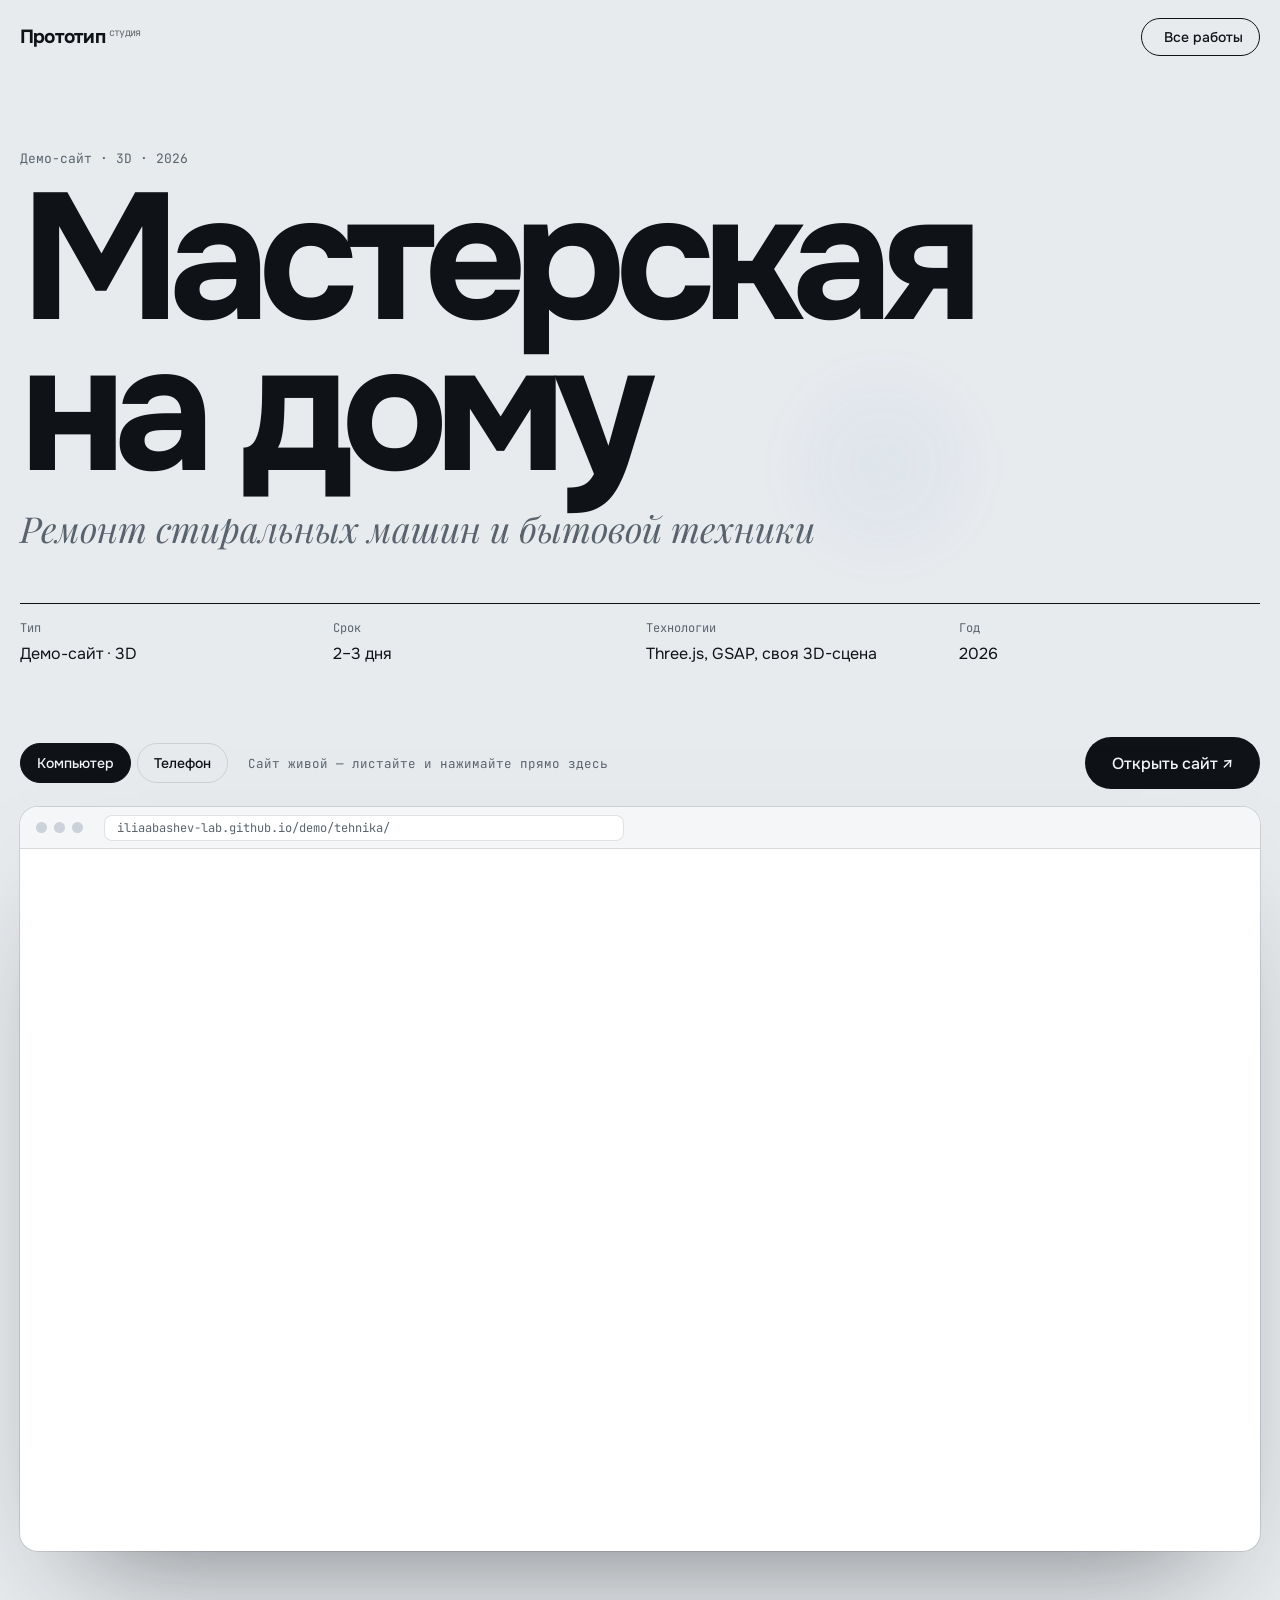
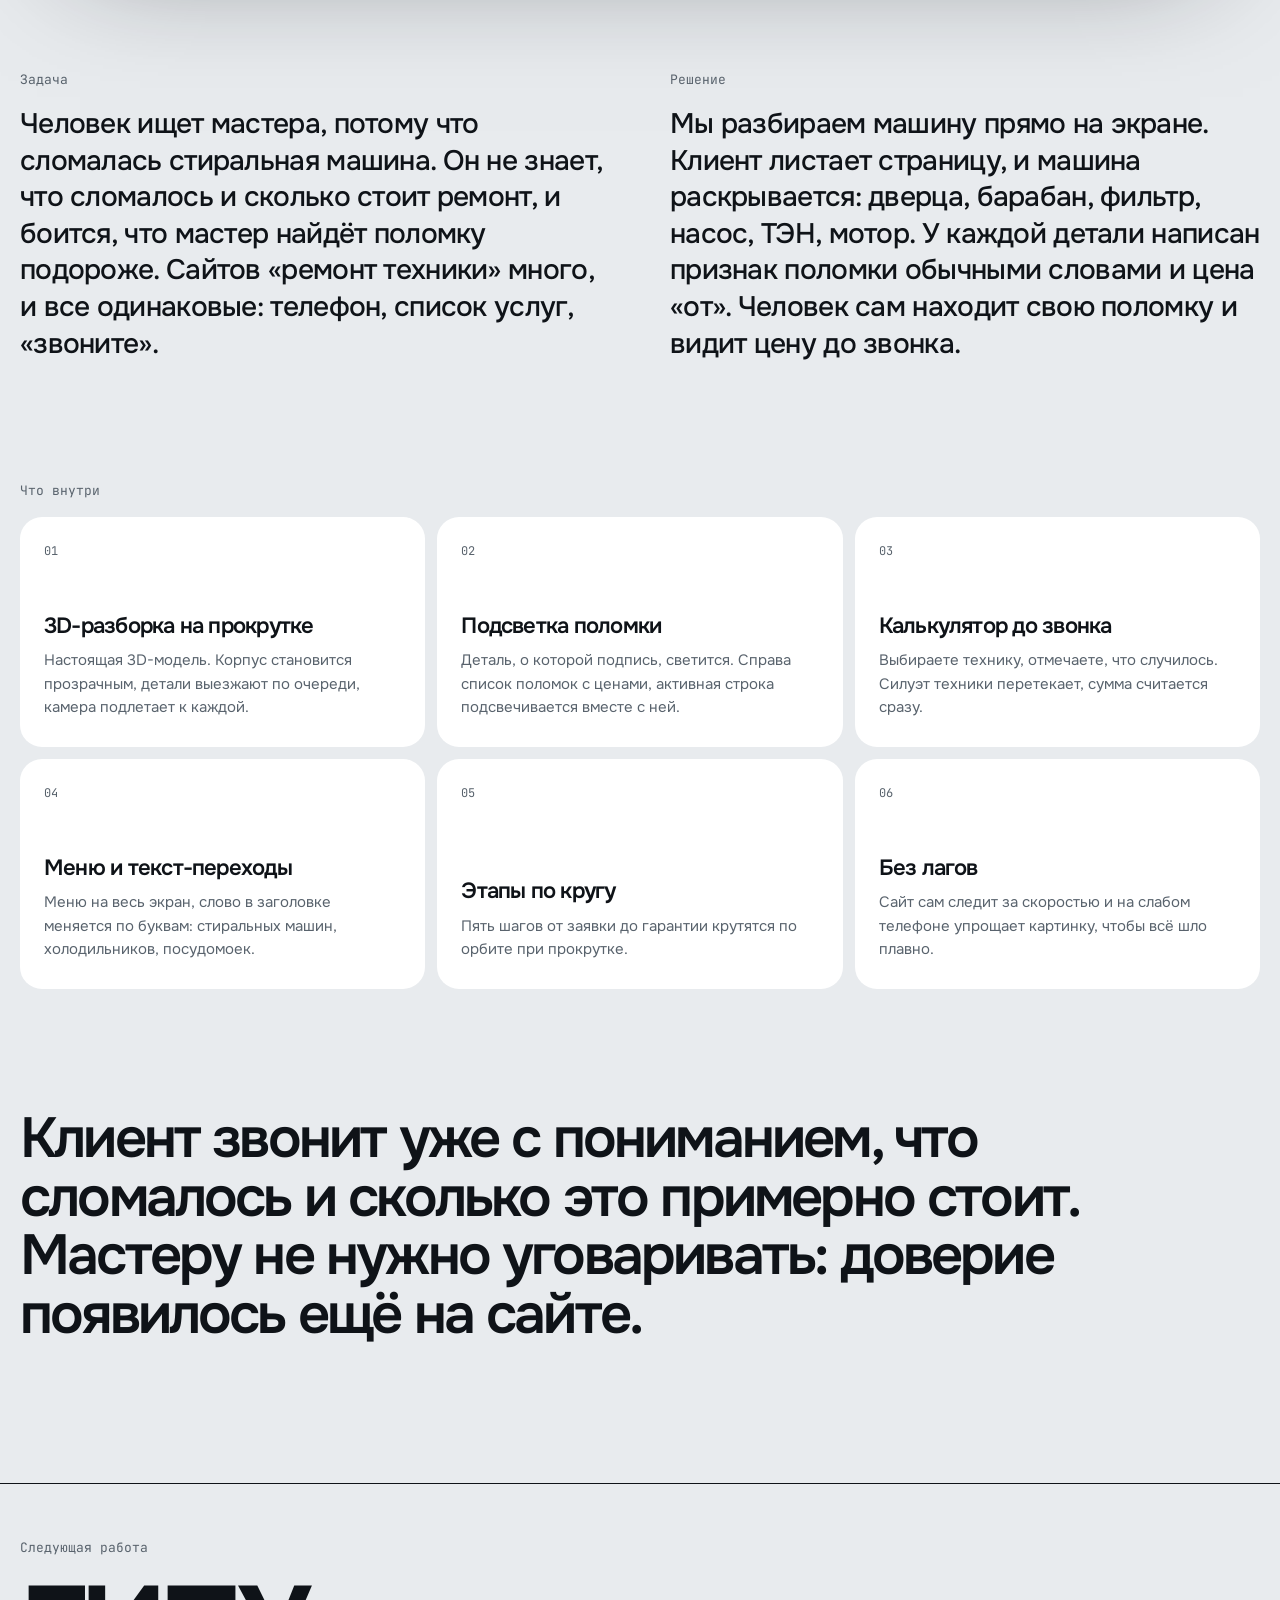
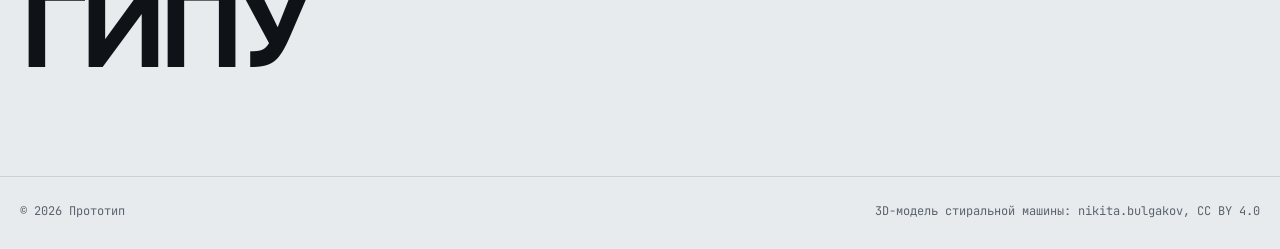
==== commit 9875fbef: "Портфолио: синее пятно за курсором на всех страницах, свой курсор Co-Authored-By: Claude Opus 5.5 <n" ====
--- a/case.html
+++ b/case.html
@@ -65,6 +65,6 @@
   </main>
   <footer class="foot"><span>© 2026 Прототип</span><span data-credit></span></footer>
   <script src="https://cdn.jsdelivr.net/npm/gsap@3.13.0/dist/gsap.min.js"></script>
-  <script type="module" src="./app.js?v=4"></script>
+  <script type="module" src="./app.js?v=7"></script>
 </body>
 </html>
--- a/style.css
+++ b/style.css
@@ -26,7 +26,7 @@
 .btn { display: inline-flex; align-items: center; min-height: 52px; padding: 0 26px; border-radius: 999px; font: 500 16px var(--f); text-decoration: none; border: 1px solid transparent; cursor: pointer; transition: background .3s, color .3s, transform .2s, border-color .3s; }
 .btn--main { background: var(--ink); color: var(--on-ink); }
 .btn--line { border-color: var(--ink); }
-@media (hover: hover) { .btn--main:hover { background: var(--rainbow); color: var(--ink); } .btn--line:hover { background: var(--ink); color: var(--on-ink); } }
+@media (hover: hover) { .btn--main:hover { background: #22324D; color: var(--on-ink); } .btn--line:hover { background: var(--ink); color: var(--on-ink); } }
 .btn:active { transform: scale(.98); }
 
 /* прелоадер */
@@ -34,10 +34,10 @@
 html.js .pre.is-on { display: block; }
 .pre__name { position: absolute; left: var(--gl); top: 28px; font: 500 14px var(--mono); opacity: .6; }
 .pre__num { position: absolute; right: var(--gr); bottom: 6px; font: 700 clamp(110px, 24vw, 340px)/.8 var(--f); letter-spacing: -.07em; font-variant-numeric: tabular-nums;
-  background: var(--rainbow); -webkit-background-clip: text; background-clip: text; color: transparent; }
+  color: var(--on-ink); }
 
 /* радужная шторка */
-.wipe { position: fixed; inset: 0; z-index: 90; background: var(--rainbow); transform: translateY(101%); pointer-events: none; }
+.wipe { position: fixed; inset: 0; z-index: 90; background: var(--ink); transform: translateY(101%); pointer-events: none; }
 .wipe.is-cover { transform: none; }
 
 /* шапка */
@@ -69,7 +69,7 @@
 
 /* первый экран */
 .hero { position: relative; min-height: 100svh; display: flex; flex-direction: column; justify-content: flex-end; padding-bottom: 64px; padding-top: 120px; max-width: none !important; overflow: hidden; }
-.fluid { position: absolute; inset: 0; width: 100%; height: 100%; filter: blur(34px) saturate(1.25); opacity: .9; pointer-events: none; }
+.fluid { position: fixed; inset: 0; width: 100vw; height: 100vh; z-index: -1; filter: blur(34px) saturate(1.25); opacity: .9; pointer-events: none; }
 .hero > *:not(.fluid) { position: relative; max-width: 1360px; width: 100%; margin-left: auto; margin-right: auto; }
 .term { font: 400 14px/1.75 var(--mono); color: var(--muted); margin-bottom: 28px; min-height: 7em; }
 .term__line::before { content: "› "; color: #1f9d63; }
@@ -98,7 +98,7 @@
 .acc__go { align-self: flex-start; }
 .acc__item.is-open .acc__body { grid-template-rows: 1fr; }
 .acc__item.is-open .acc__t { transform: translateX(10px); }
-.acc__item.is-open .acc__n { background: linear-gradient(90deg, hsl(var(--h, 30) 85% 50%), hsl(calc(var(--h, 30) + 80) 85% 50%)); -webkit-background-clip: text; background-clip: text; color: transparent; font-weight: 500; }
+.acc__item.is-open .acc__n { color: var(--ink); font-weight: 500; }
 
 /* телефон */
 .phone-sec { display: grid; grid-template-columns: 1fr auto; gap: 60px; align-items: center; }
@@ -196,7 +196,7 @@
 body.is-leaving { opacity: 0; transition: opacity .3s ease; }
 
 /* карточка работ */
-.dial { position: relative; height: 420vh; max-width: none !important; padding-left: 0 !important; padding-right: 0 !important; }
+.dial { position: relative; height: 330vh; max-width: none !important; padding-left: 0 !important; padding-right: 0 !important; }
 .dial__sticky { position: sticky; top: 0; height: 100svh; display: grid; grid-template-rows: auto 1fr auto auto; gap: 14px;
   padding: 84px var(--gr) 26px var(--gl); max-width: 1360px; margin: 0 auto; }
 .dial__top { display: flex; justify-content: space-between; align-items: baseline; }
@@ -212,5 +212,23 @@
 .dial__names { list-style: none; margin: 0; padding: 0; display: flex; flex-wrap: wrap; gap: 6px; }
 .dial__names button { border: 0; background: none; padding: 6px 10px; border-radius: 999px; font: 400 13px var(--mono); color: var(--muted); cursor: pointer; }
 .dial__names button.is-on { background: var(--ink); color: var(--on-ink); }
-@media (max-width: 900px) { .dial { height: 360vh; } .dial__stage canvas { width: 100%; } }
+@media (max-width: 900px) { .dial { height: 290vh; } .dial__stage canvas { width: 100%; } }
 @media (prefers-reduced-motion: reduce) { .dial { height: auto; } .dial__sticky { position: static; height: auto; } }
+
+/* свой курсор: точка ходит за мышью сразу, кольцо догоняет; цвет инвертируется по фону */
+html.has-cur, html.has-cur * { cursor: none !important; }
+.cur { position: fixed; inset: 0; z-index: 200; pointer-events: none; mix-blend-mode: difference; opacity: 0; transition: opacity .25s; }
+.cur.is-on { opacity: 1; }
+.cur__dot, .cur__ring { position: absolute; left: 0; top: 0; will-change: transform; }
+.cur__dot::before { content: ""; position: absolute; width: 6px; height: 6px; margin: -3px 0 0 -3px; border-radius: 50%; background: #fff; transition: transform .25s; }
+.cur__ring::before { content: ""; position: absolute; width: 34px; height: 34px; margin: -17px 0 0 -17px; border-radius: 50%; border: 1px solid #fff;
+  transition: width .35s cubic-bezier(.2,.8,.2,1), height .35s cubic-bezier(.2,.8,.2,1), margin .35s cubic-bezier(.2,.8,.2,1), background .3s, border-color .3s; }
+.cur__label { position: absolute; left: 0; top: 0; transform: translate(-50%, -50%) scale(.6); opacity: 0; color: #000; white-space: nowrap;
+  font: 500 12px var(--mono); letter-spacing: .04em; text-transform: uppercase; transition: opacity .25s, transform .35s cubic-bezier(.2,.8,.2,1); }
+.cur.is-link .cur__ring::before { width: 64px; height: 64px; margin: -32px 0 0 -32px; background: rgba(255,255,255,.12); }
+.cur.is-link .cur__dot::before { transform: scale(0); }
+.cur.is-label .cur__ring::before { width: 92px; height: 92px; margin: -46px 0 0 -46px; background: #fff; }
+.cur.is-label .cur__label { opacity: 1; transform: translate(-50%, -50%) scale(1); }
+.cur.is-label .cur__dot::before { transform: scale(0); }
+.cur.is-down .cur__ring::before { width: 26px; height: 26px; margin: -13px 0 0 -13px; }
+.cur.is-down.is-label .cur__ring::before { width: 80px; height: 80px; margin: -40px 0 0 -40px; }
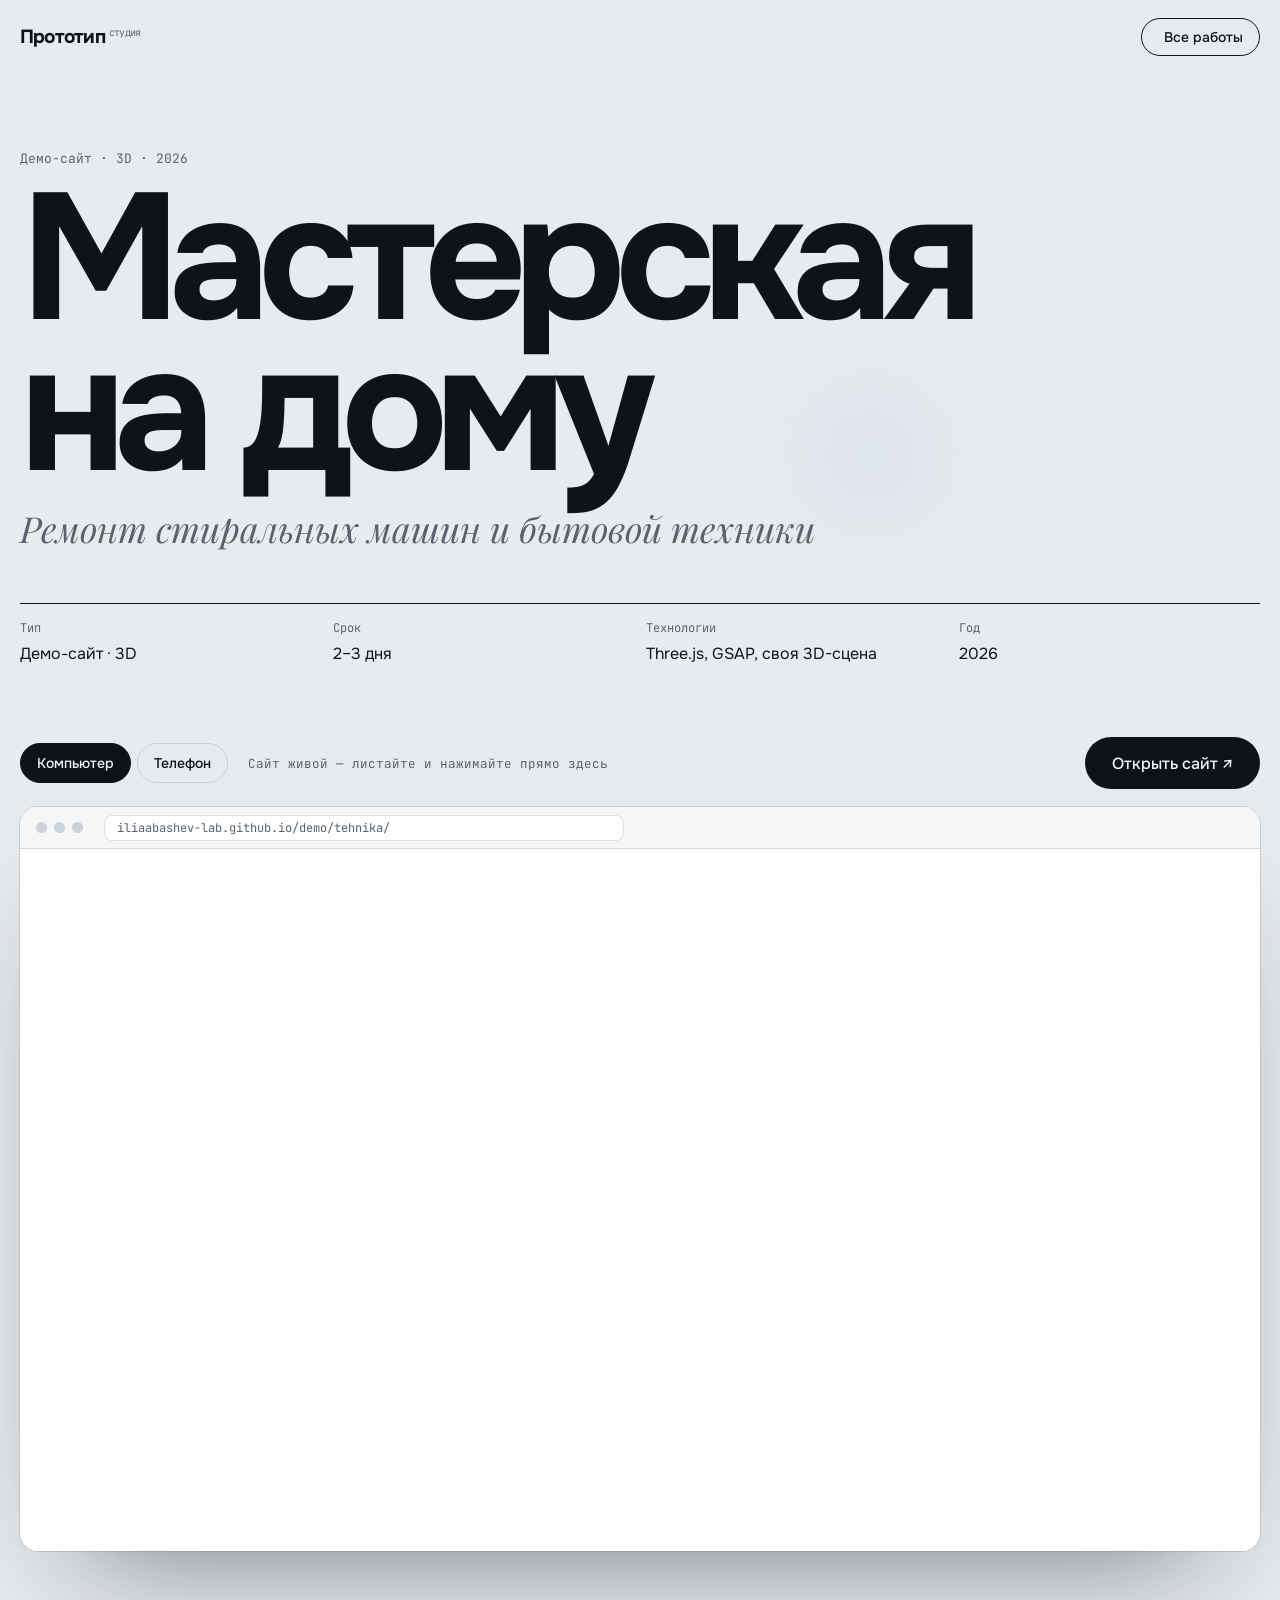
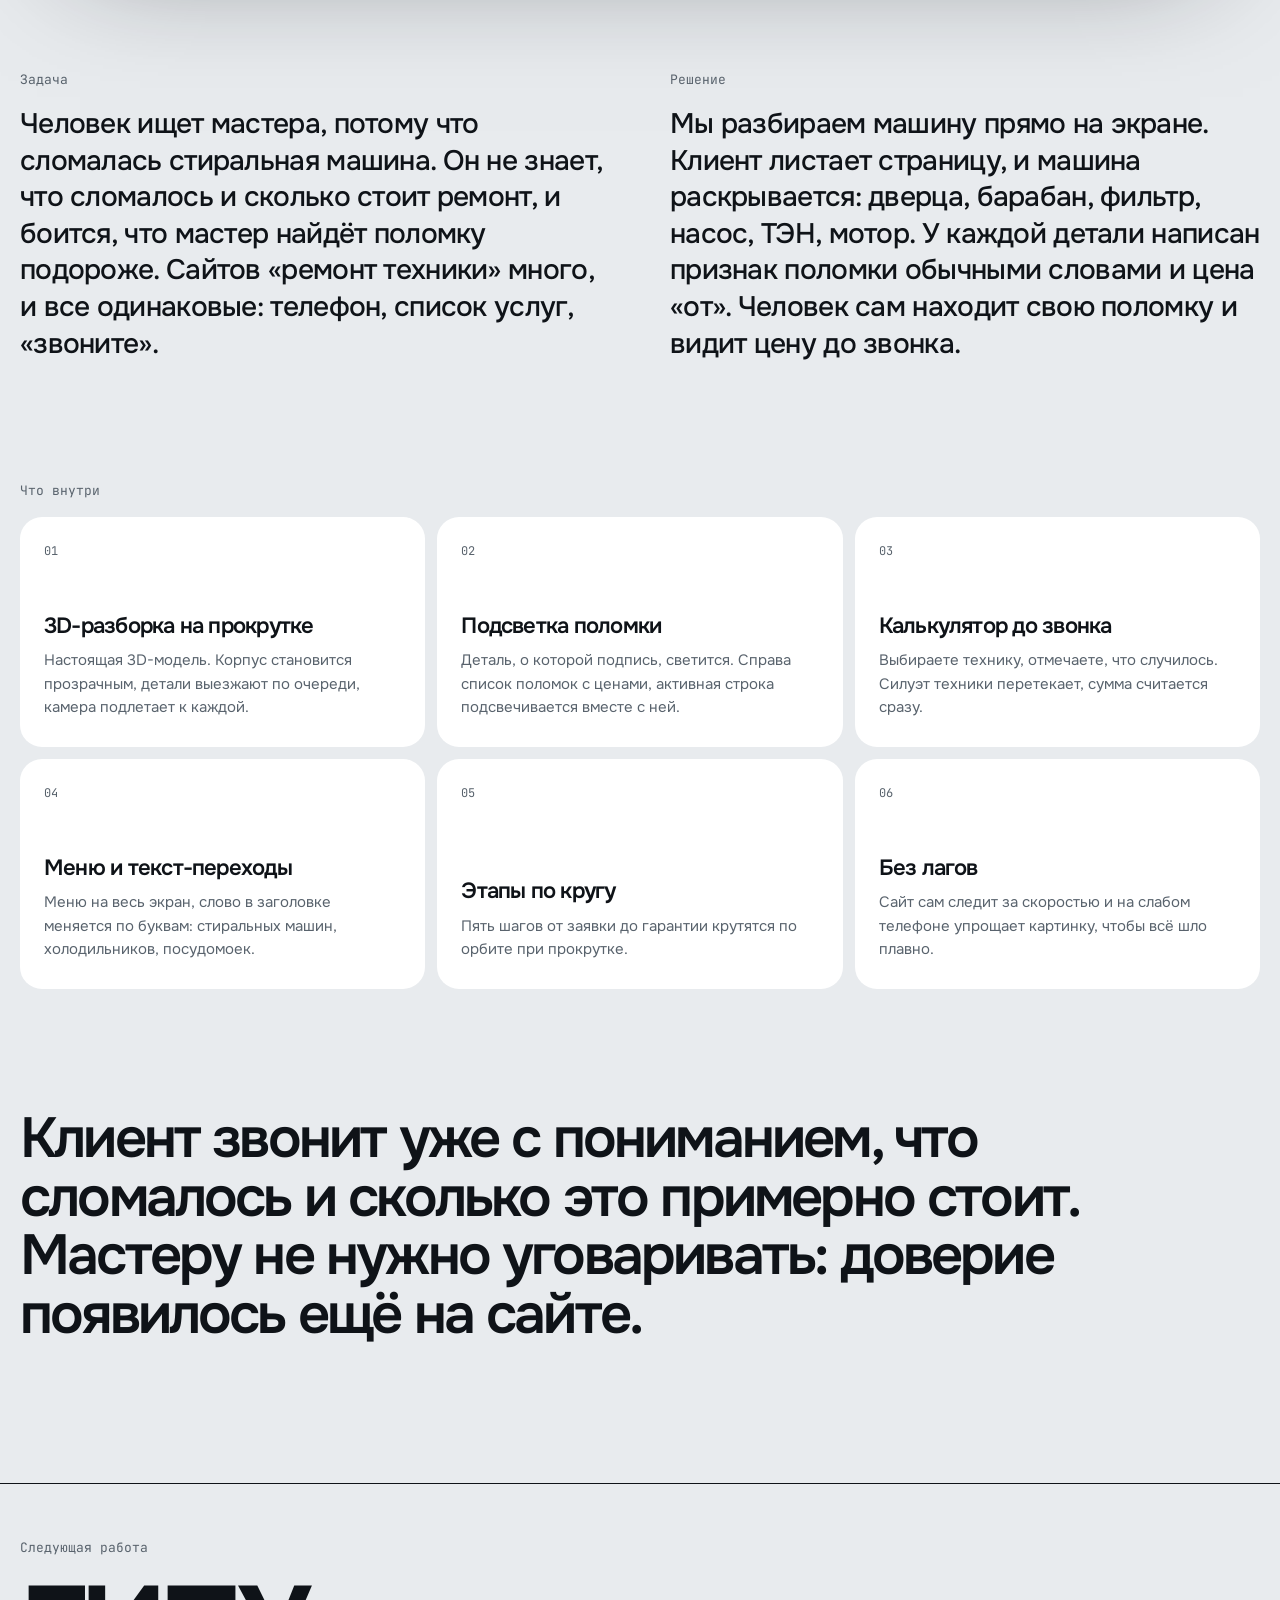
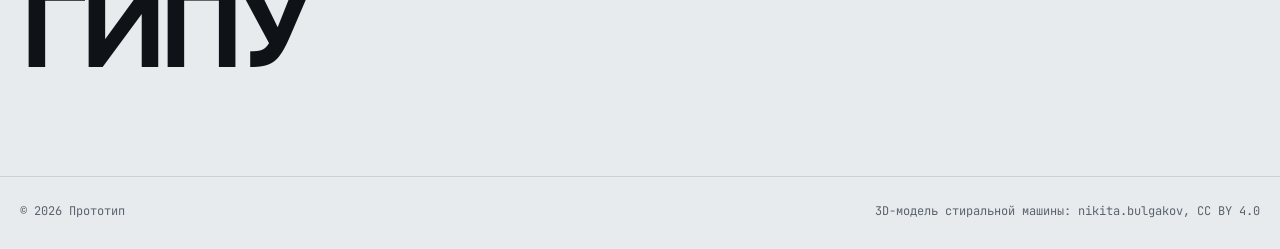
==== commit b4607d29: "Портфолио: без заглушек контактов, состав тарифа Бизнес Co-Authored-By: Claude Opus 5.5 <noreply@ant" ====
--- a/case.html
+++ b/case.html
@@ -65,6 +65,6 @@
   </main>
   <footer class="foot"><span>© 2026 Прототип</span><span data-credit></span></footer>
   <script src="https://cdn.jsdelivr.net/npm/gsap@3.13.0/dist/gsap.min.js"></script>
-  <script type="module" src="./app.js?v=7"></script>
+  <script type="module" src="./app.js?v=11"></script>
 </body>
 </html>
--- a/style.css
+++ b/style.css
@@ -126,6 +126,7 @@
 .steps span { color: var(--muted); font-size: 15px; }
 .contact { padding-bottom: 120px; }
 .contact h2 { font: 600 clamp(34px, 5vw, 78px)/1.02 var(--f); letter-spacing: -.055em; margin-bottom: 32px; }
+.contact__reply { margin: 28px 0 0; font: 500 18px/1.5 var(--f); }
 .contact__small { font: 400 13px var(--mono); color: var(--muted); margin-top: 22px; }
 .foot { display: flex; flex-wrap: wrap; justify-content: space-between; gap: 8px; padding: 26px var(--gr) 30px var(--gl); border-top: 1px solid var(--line); font: 400 12px var(--mono); color: var(--muted); }
 
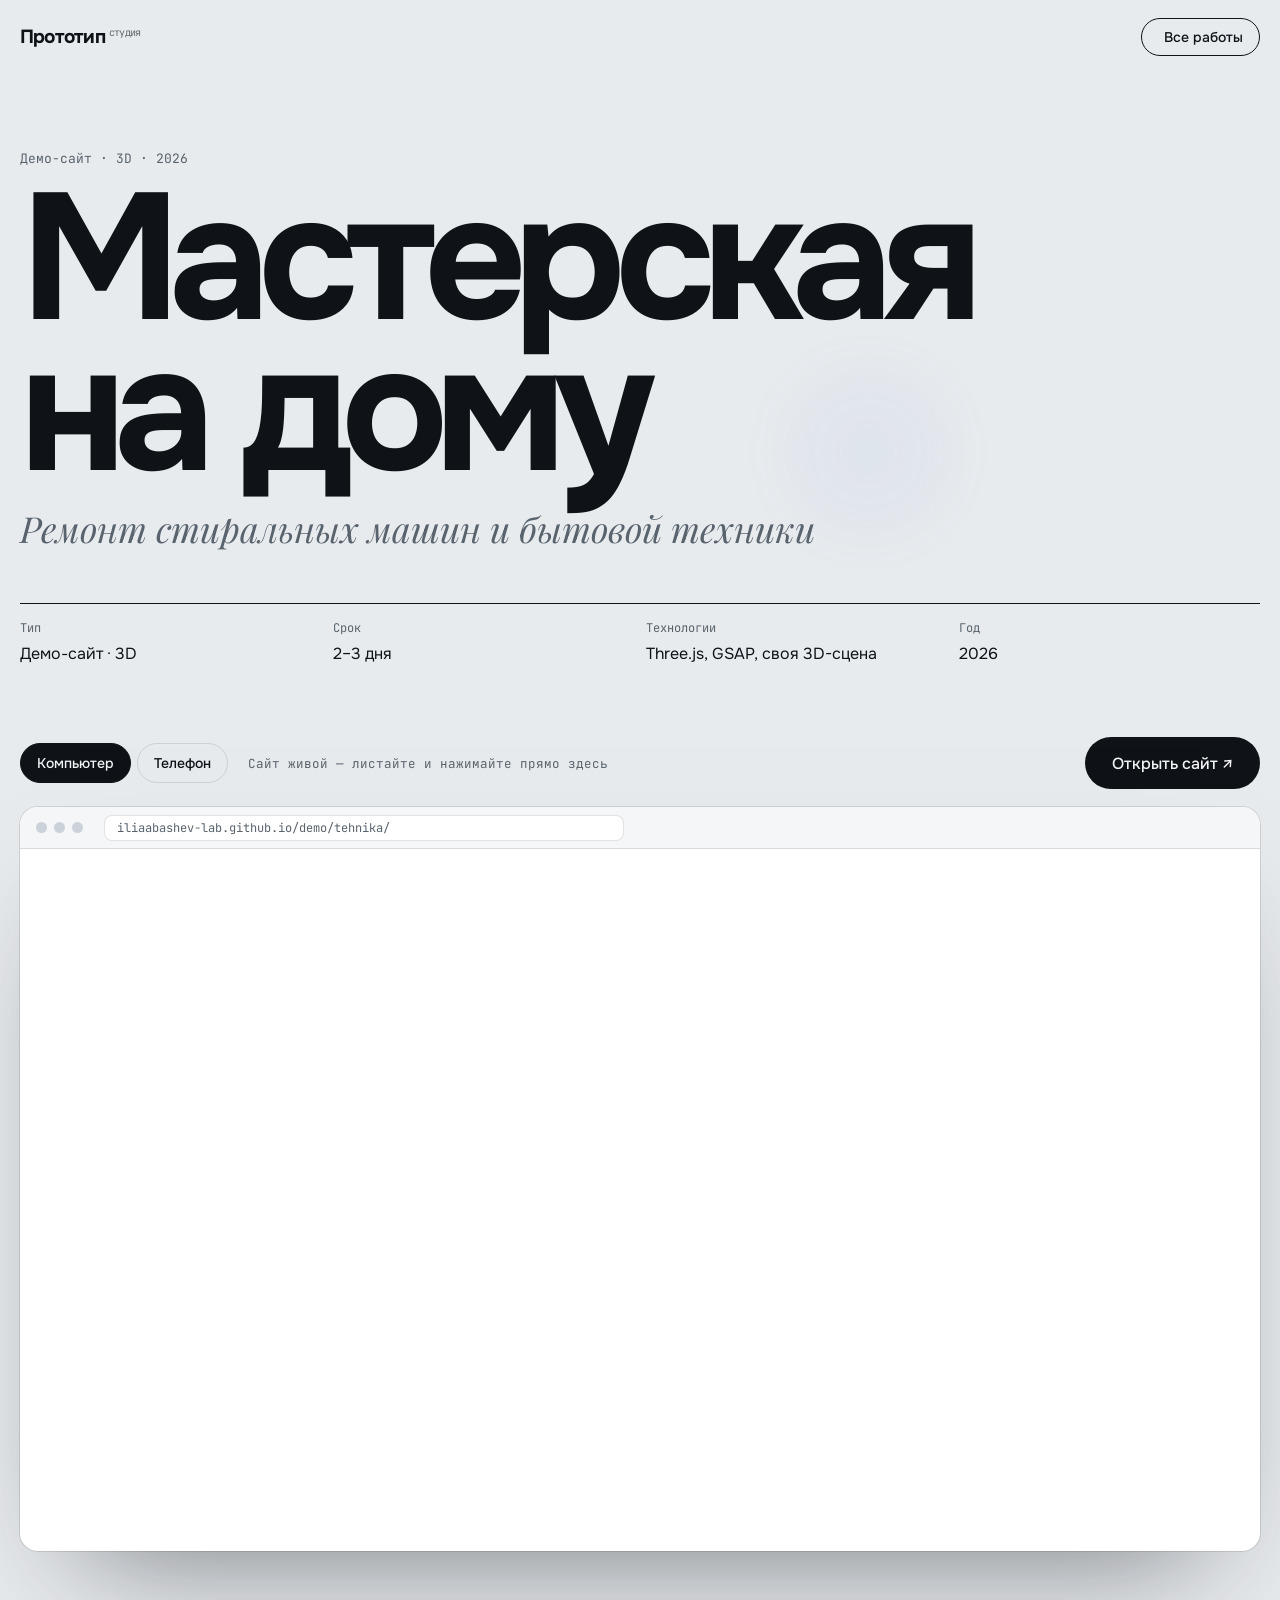
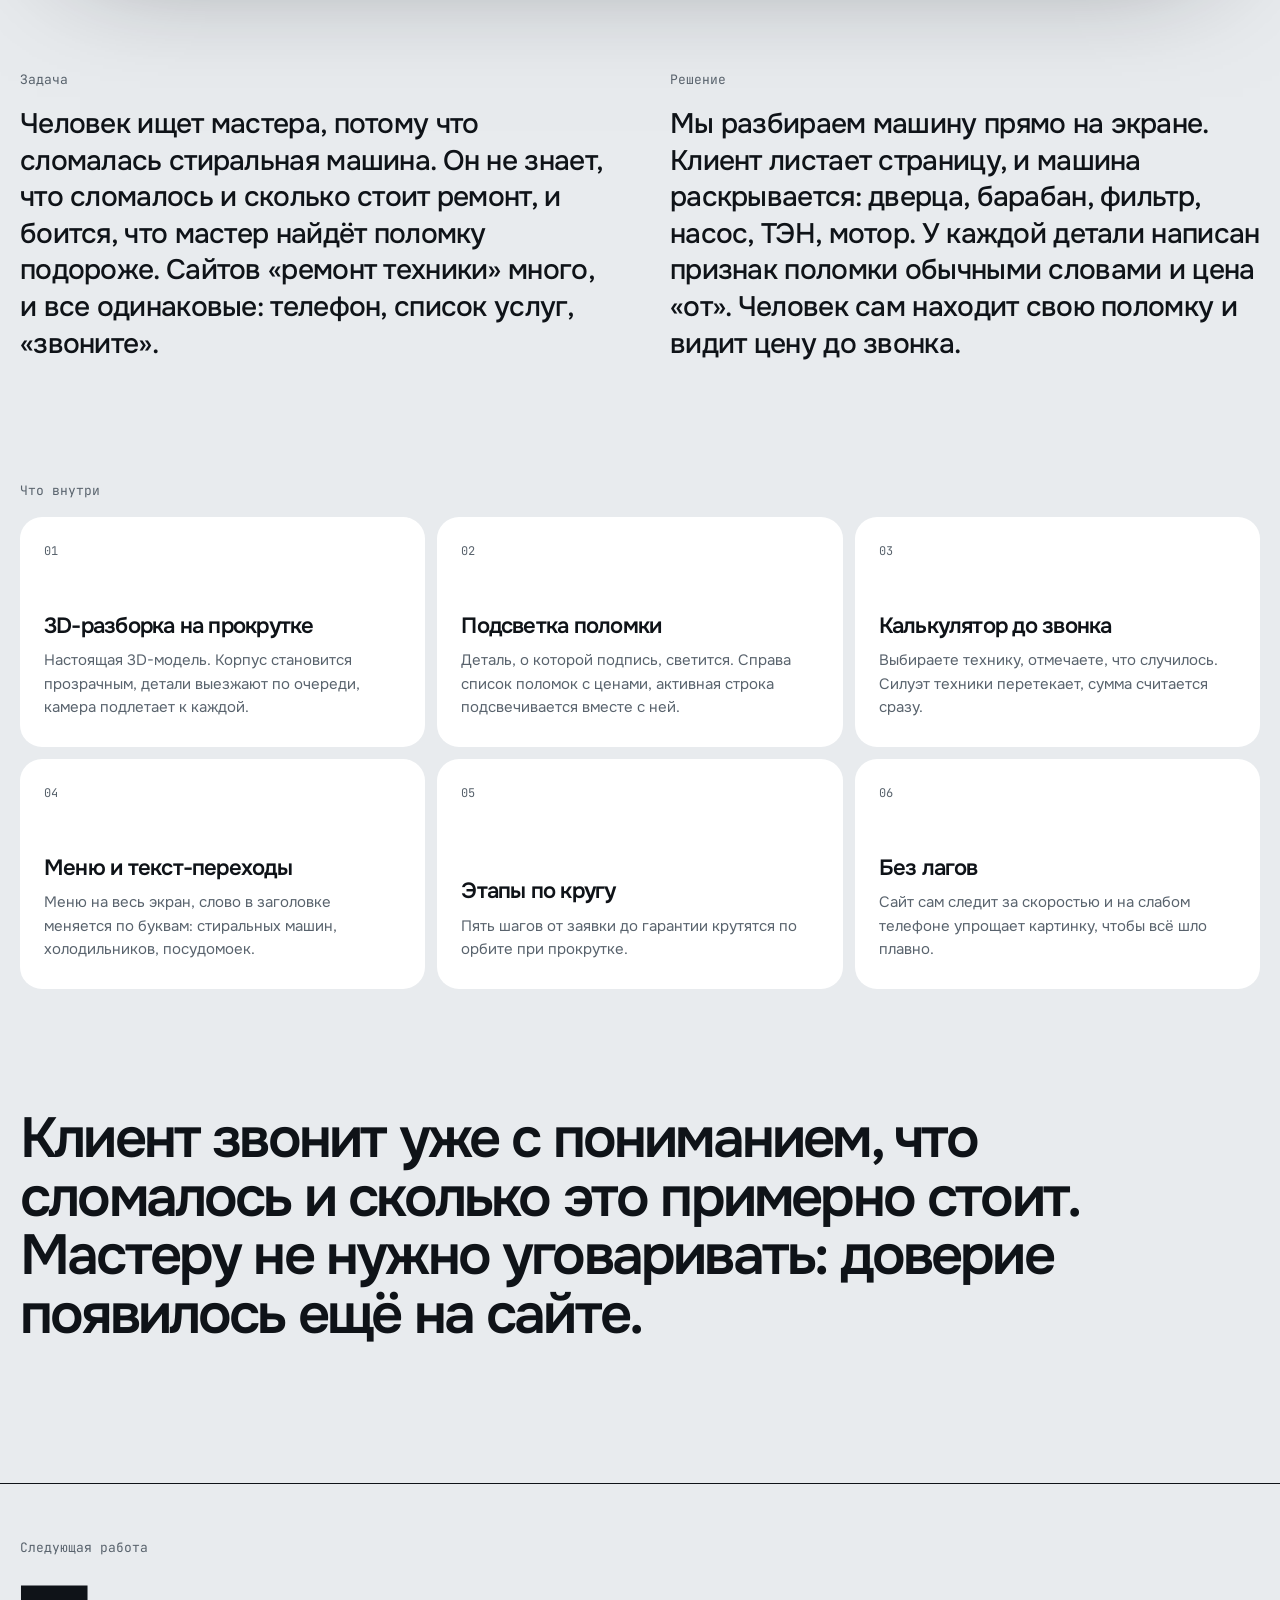
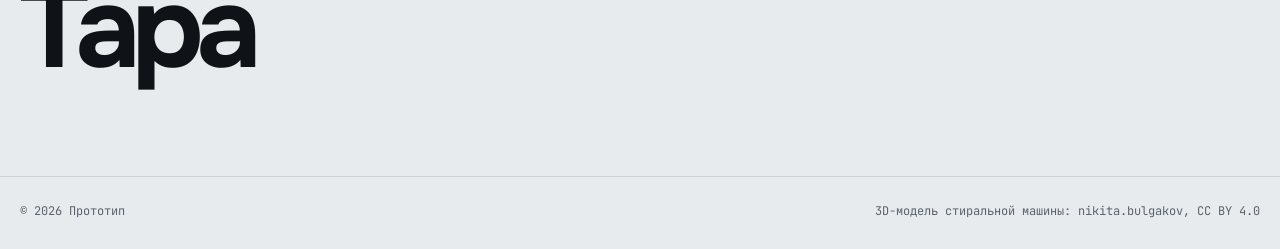
==== commit b44208c3: "Портфолио: кейсы «Тара» и Syrgych" ====
--- a/case.html
+++ b/case.html
@@ -65,6 +65,6 @@
   </main>
   <footer class="foot"><span>© 2026 Прототип</span><span data-credit></span></footer>
   <script src="https://cdn.jsdelivr.net/npm/gsap@3.13.0/dist/gsap.min.js"></script>
-  <script type="module" src="./app.js?v=11"></script>
+  <script type="module" src="./app.js?v=13"></script>
 </body>
 </html>
